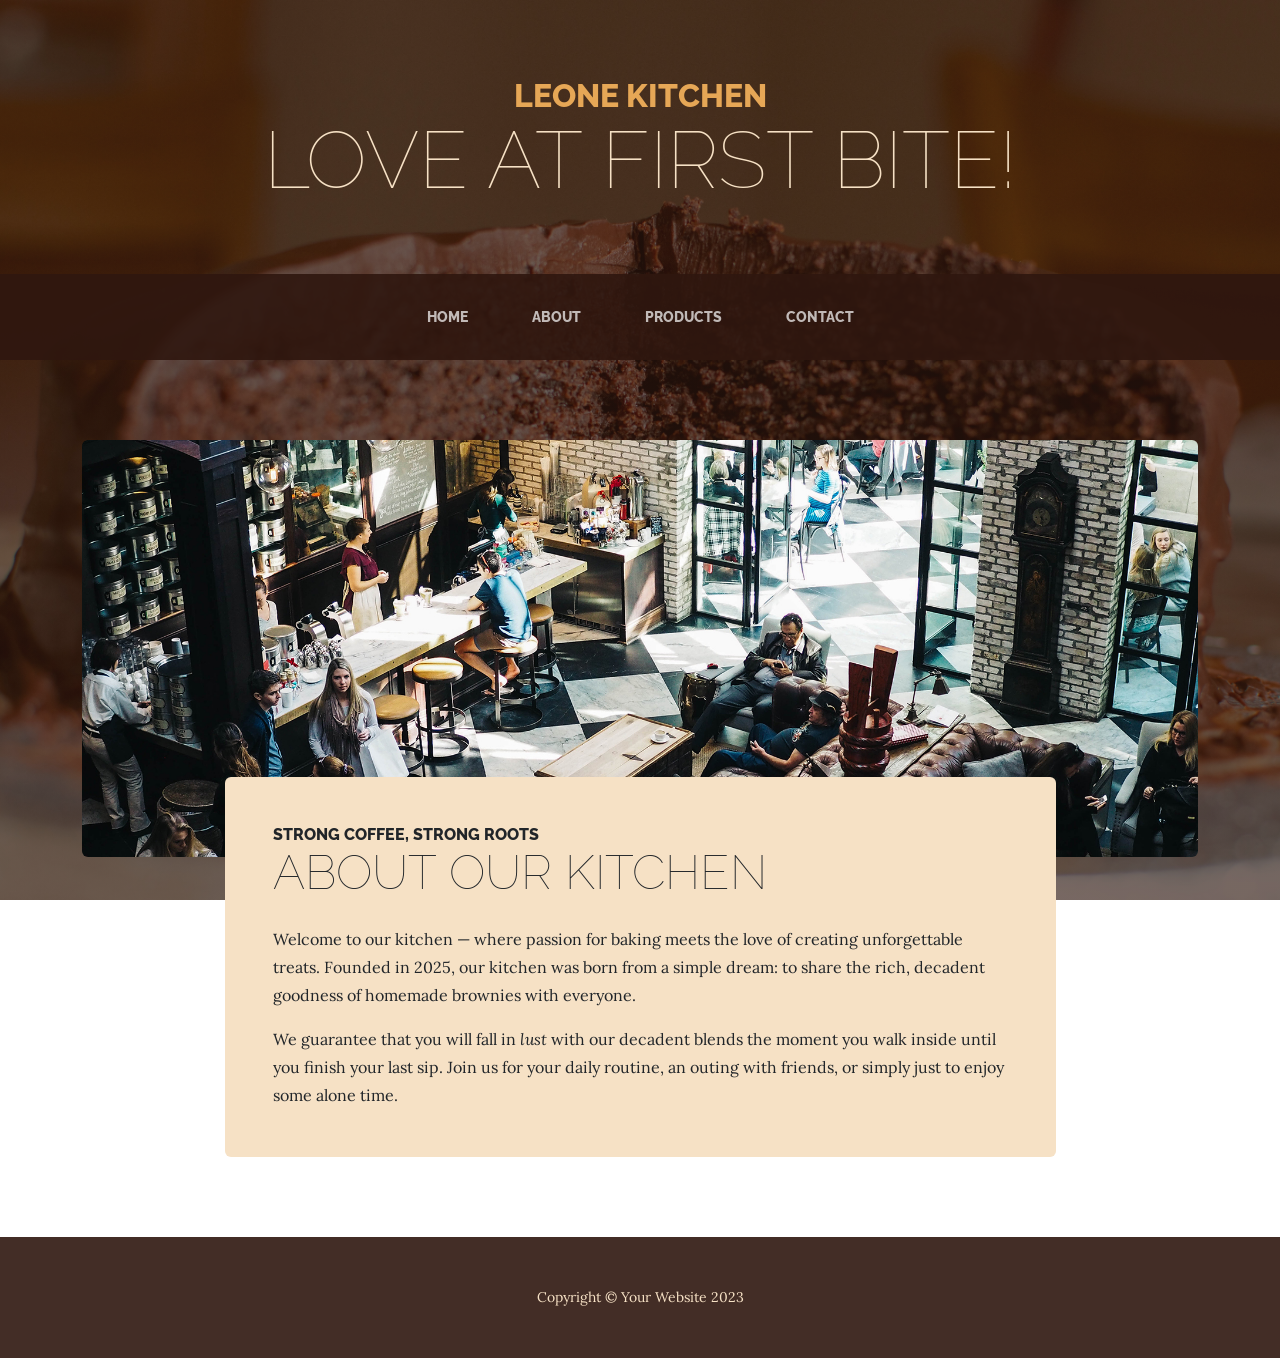
==== about.html @ 3b334283 "change old files" ====
<!DOCTYPE html>
<html lang="en">
    <head>
        <meta charset="utf-8" />
        <meta name="viewport" content="width=device-width, initial-scale=1, shrink-to-fit=no" />
        <meta name="description" content="" />
        <meta name="author" content="" />
        <title>Leone Kitchen</title>
        <link rel="icon" type="image/x-icon" href="assets/favicon.ico" />
        <!-- Google fonts-->
        <link href="https://fonts.googleapis.com/css?family=Raleway:100,100i,200,200i,300,300i,400,400i,500,500i,600,600i,700,700i,800,800i,900,900i" rel="stylesheet" />
        <link href="https://fonts.googleapis.com/css?family=Lora:400,400i,700,700i" rel="stylesheet" />
        <!-- Core theme CSS (includes Bootstrap)-->
        <link href="css/styles.css" rel="stylesheet" />
    </head>
    <body>
        <header>
            <h1 class="site-heading text-center text-faded d-none d-lg-block">
                <span class="site-heading-upper text-primary mb-3">Leone Kitchen</span>
                <span class="site-heading-lower">Love at First Bite!</span>
            </h1>
        </header>
        <!-- Navigation-->
        <nav class="navbar navbar-expand-lg navbar-dark py-lg-4" id="mainNav">
            <div class="container">
                <a class="navbar-brand text-uppercase fw-bold d-lg-none" href="index.html">Leone Kitchen</a>
                <button class="navbar-toggler" type="button" data-bs-toggle="collapse" data-bs-target="#navbarSupportedContent" aria-controls="navbarSupportedContent" aria-expanded="false" aria-label="Toggle navigation"><span class="navbar-toggler-icon"></span></button>
                <div class="collapse navbar-collapse" id="navbarSupportedContent">
                    <ul class="navbar-nav mx-auto">
                        <li class="nav-item px-lg-4"><a class="nav-link text-uppercase" href="index.html">Home</a></li>
                        <li class="nav-item px-lg-4"><a class="nav-link text-uppercase" href="about.html">About</a></li>
                        <li class="nav-item px-lg-4"><a class="nav-link text-uppercase" href="products.html">Products</a></li>
                        <li class="nav-item px-lg-4"><a class="nav-link text-uppercase" href="store.html">Contact</a></li>
                    </ul>
                </div>
            </div>
        </nav>
        <section class="page-section about-heading">
            <div class="container">
                <img class="img-fluid rounded about-heading-img mb-3 mb-lg-0" src="assets/img/about.jpg" alt="..." />
                <div class="about-heading-content">
                    <div class="row">
                        <div class="col-xl-9 col-lg-10 mx-auto">
                            <div class="bg-faded rounded p-5">
                                <h2 class="section-heading mb-4">
                                    <span class="section-heading-upper">Strong Coffee, Strong Roots</span>
                                    <span class="section-heading-lower">About Our Kitchen</span>
                                </h2>
                                <p>Welcome to our kitchen — where passion for baking meets the love of creating unforgettable treats. Founded in 2025, our kitchen was born from a simple dream: to share the rich, decadent goodness of homemade brownies with everyone.</p>
                                <p class="mb-0">
                                    We guarantee that you will fall in
                                    <em>lust</em>
                                    with our decadent blends the moment you walk inside until you finish your last sip. Join us for your daily routine, an outing with friends, or simply just to enjoy some alone time.
                                </p>
                            </div>
                        </div>
                    </div>
                </div>
            </div>
        </section>
        <footer class="footer text-faded text-center py-5">
            <div class="container"><p class="m-0 small">Copyright &copy; Your Website 2023</p></div>
        </footer>
        <!-- Bootstrap core JS-->
        <script src="https://cdn.jsdelivr.net/npm/bootstrap@5.2.3/dist/js/bootstrap.bundle.min.js"></script>
        <!-- Core theme JS-->
        <script src="js/scripts.js"></script>
    </body>
</html>
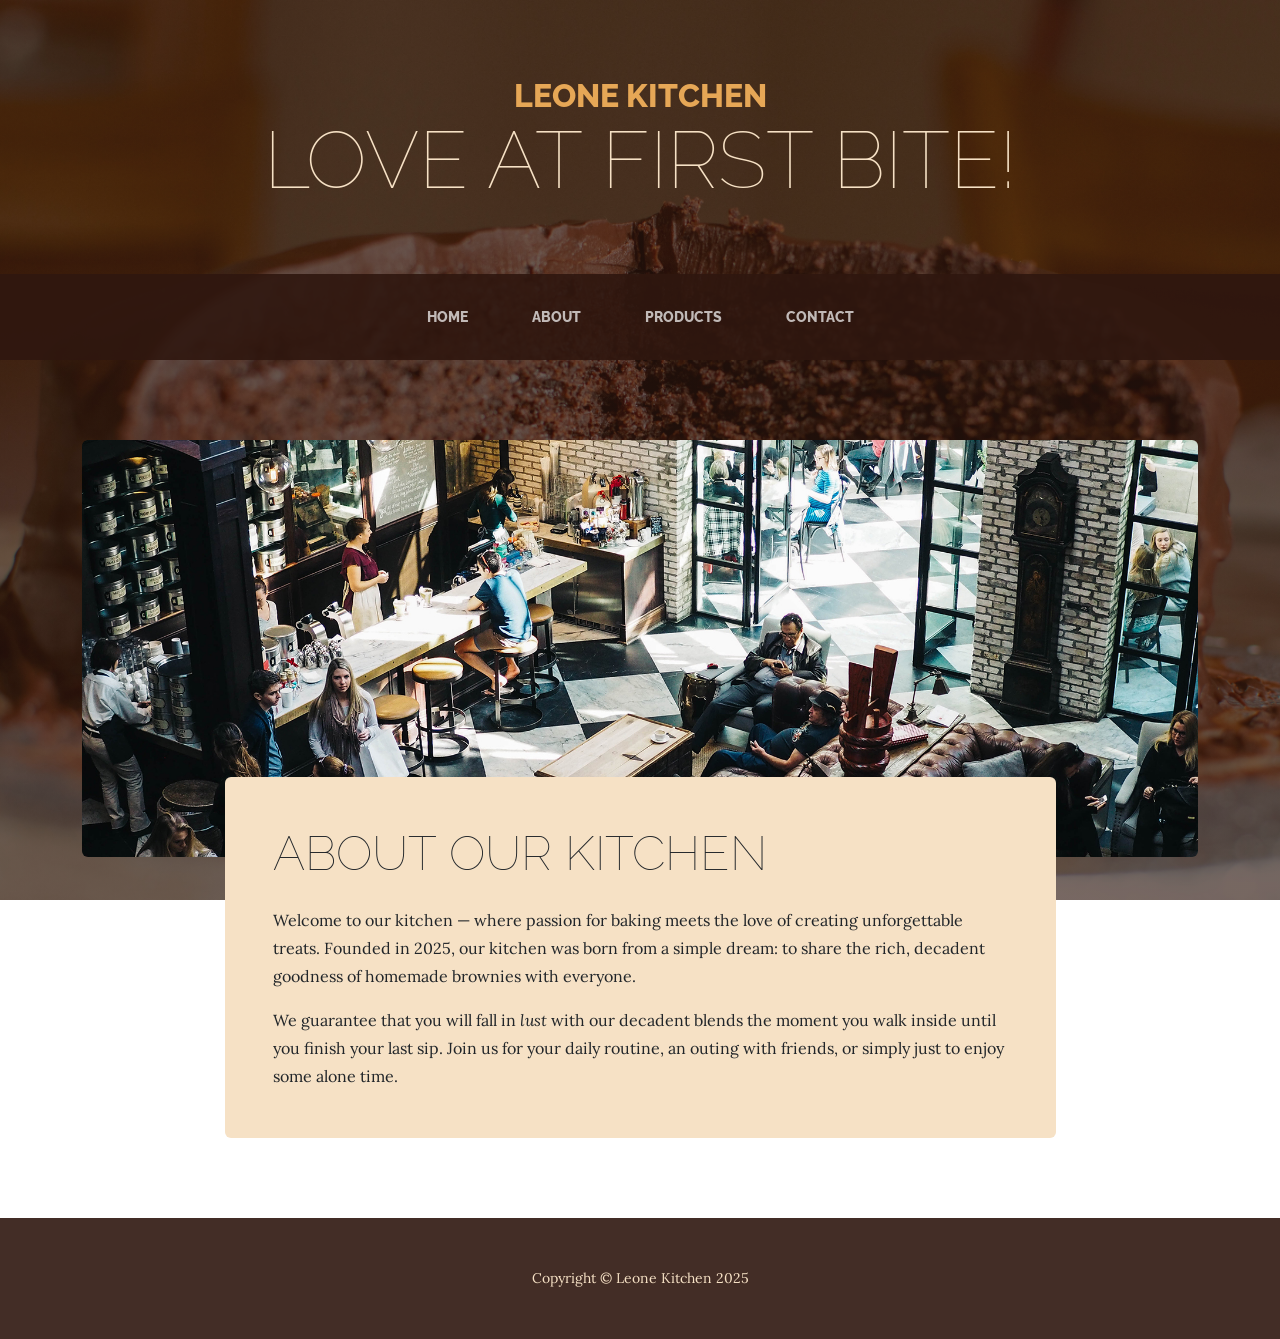
==== commit e6563293: "change product.html" ====
--- a/about.html
+++ b/about.html
@@ -30,7 +30,7 @@
                         <li class="nav-item px-lg-4"><a class="nav-link text-uppercase" href="index.html">Home</a></li>
                         <li class="nav-item px-lg-4"><a class="nav-link text-uppercase" href="about.html">About</a></li>
                         <li class="nav-item px-lg-4"><a class="nav-link text-uppercase" href="products.html">Products</a></li>
-                        <li class="nav-item px-lg-4"><a class="nav-link text-uppercase" href="store.html">Contact</a></li>
+                        <li class="nav-item px-lg-4"><a class="nav-link text-uppercase" href="contact.html">Contact</a></li>
                     </ul>
                 </div>
             </div>
@@ -43,7 +43,6 @@
                         <div class="col-xl-9 col-lg-10 mx-auto">
                             <div class="bg-faded rounded p-5">
                                 <h2 class="section-heading mb-4">
-                                    <span class="section-heading-upper">Strong Coffee, Strong Roots</span>
                                     <span class="section-heading-lower">About Our Kitchen</span>
                                 </h2>
                                 <p>Welcome to our kitchen — where passion for baking meets the love of creating unforgettable treats. Founded in 2025, our kitchen was born from a simple dream: to share the rich, decadent goodness of homemade brownies with everyone.</p>
@@ -59,7 +58,7 @@
             </div>
         </section>
         <footer class="footer text-faded text-center py-5">
-            <div class="container"><p class="m-0 small">Copyright &copy; Your Website 2023</p></div>
+            <div class="container"><p class="m-0 small">Copyright &copy; Leone Kitchen 2025</p></div>
         </footer>
         <!-- Bootstrap core JS-->
         <script src="https://cdn.jsdelivr.net/npm/bootstrap@5.2.3/dist/js/bootstrap.bundle.min.js"></script>
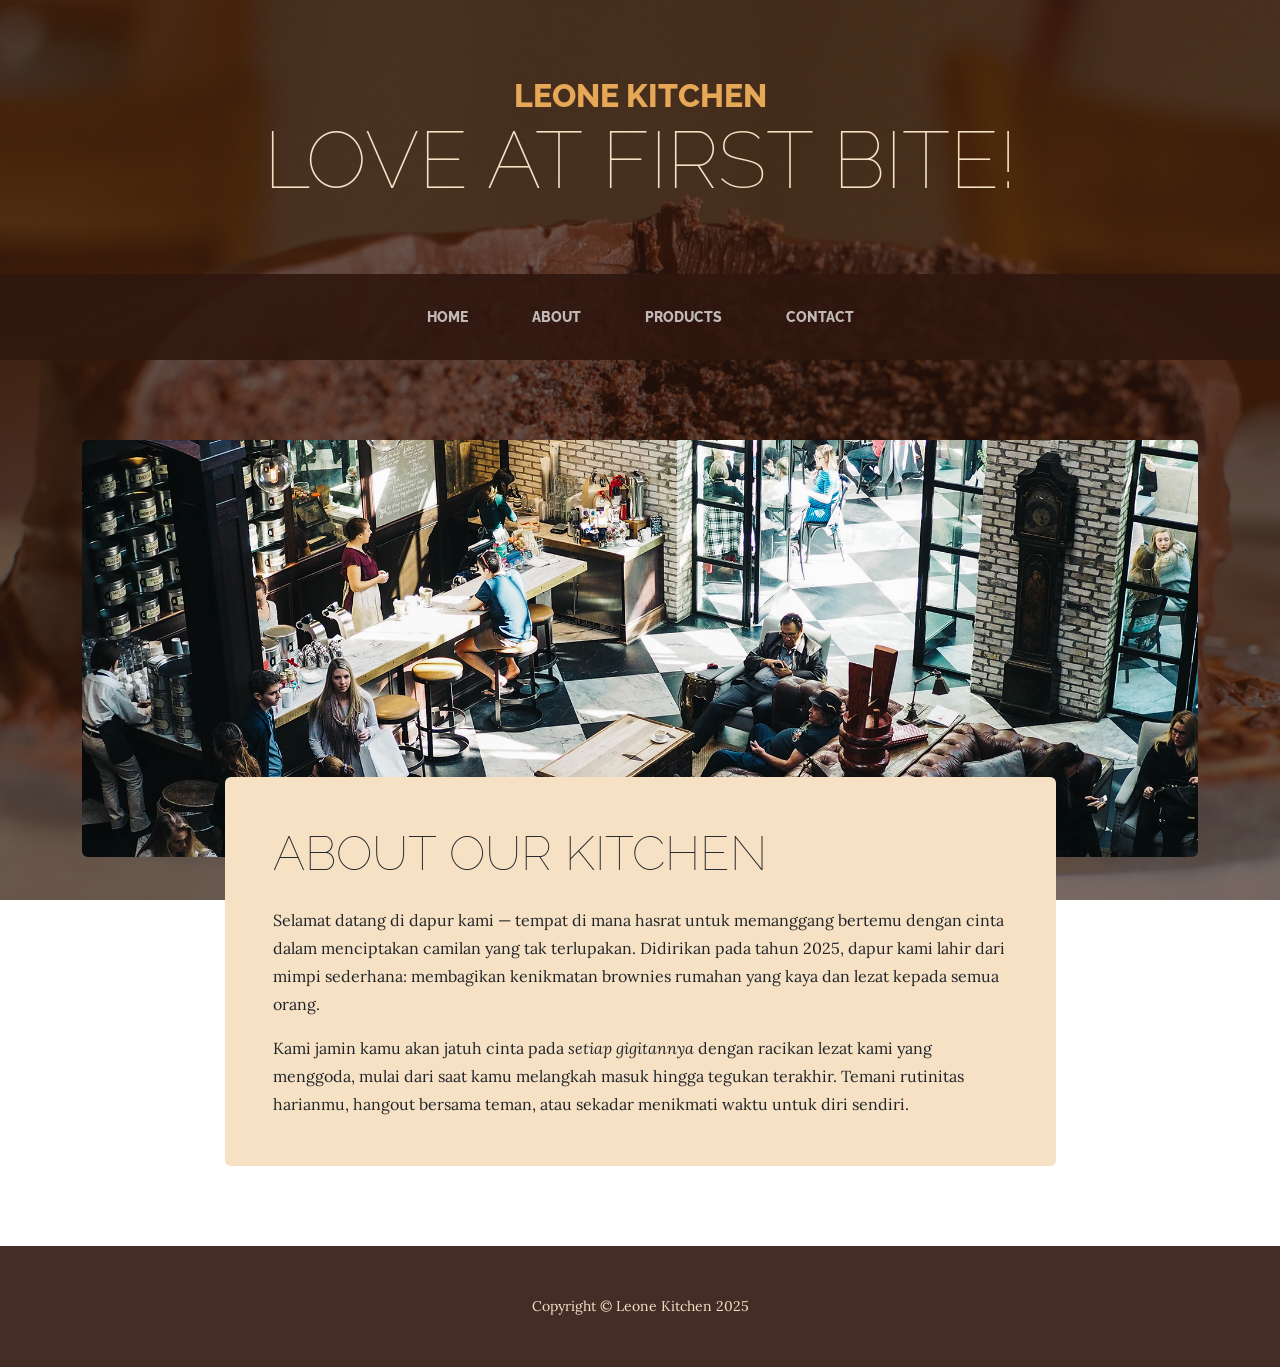
==== commit c4b70e95: "change product" ====
--- a/about.html
+++ b/about.html
@@ -45,11 +45,11 @@
                                 <h2 class="section-heading mb-4">
                                     <span class="section-heading-lower">About Our Kitchen</span>
                                 </h2>
-                                <p>Welcome to our kitchen — where passion for baking meets the love of creating unforgettable treats. Founded in 2025, our kitchen was born from a simple dream: to share the rich, decadent goodness of homemade brownies with everyone.</p>
+                                <p>Selamat datang di dapur kami — tempat di mana hasrat untuk memanggang bertemu dengan cinta dalam menciptakan camilan yang tak terlupakan. Didirikan pada tahun 2025, dapur kami lahir dari mimpi sederhana: membagikan kenikmatan brownies rumahan yang kaya dan lezat kepada semua orang.</p>
                                 <p class="mb-0">
-                                    We guarantee that you will fall in
-                                    <em>lust</em>
-                                    with our decadent blends the moment you walk inside until you finish your last sip. Join us for your daily routine, an outing with friends, or simply just to enjoy some alone time.
+                                    Kami jamin kamu akan jatuh cinta pada 
+                                    <em>setiap gigitannya</em>
+                                    dengan racikan lezat kami yang menggoda, mulai dari saat kamu melangkah masuk hingga tegukan terakhir. Temani rutinitas harianmu, hangout bersama teman, atau sekadar menikmati waktu untuk diri sendiri.
                                 </p>
                             </div>
                         </div>
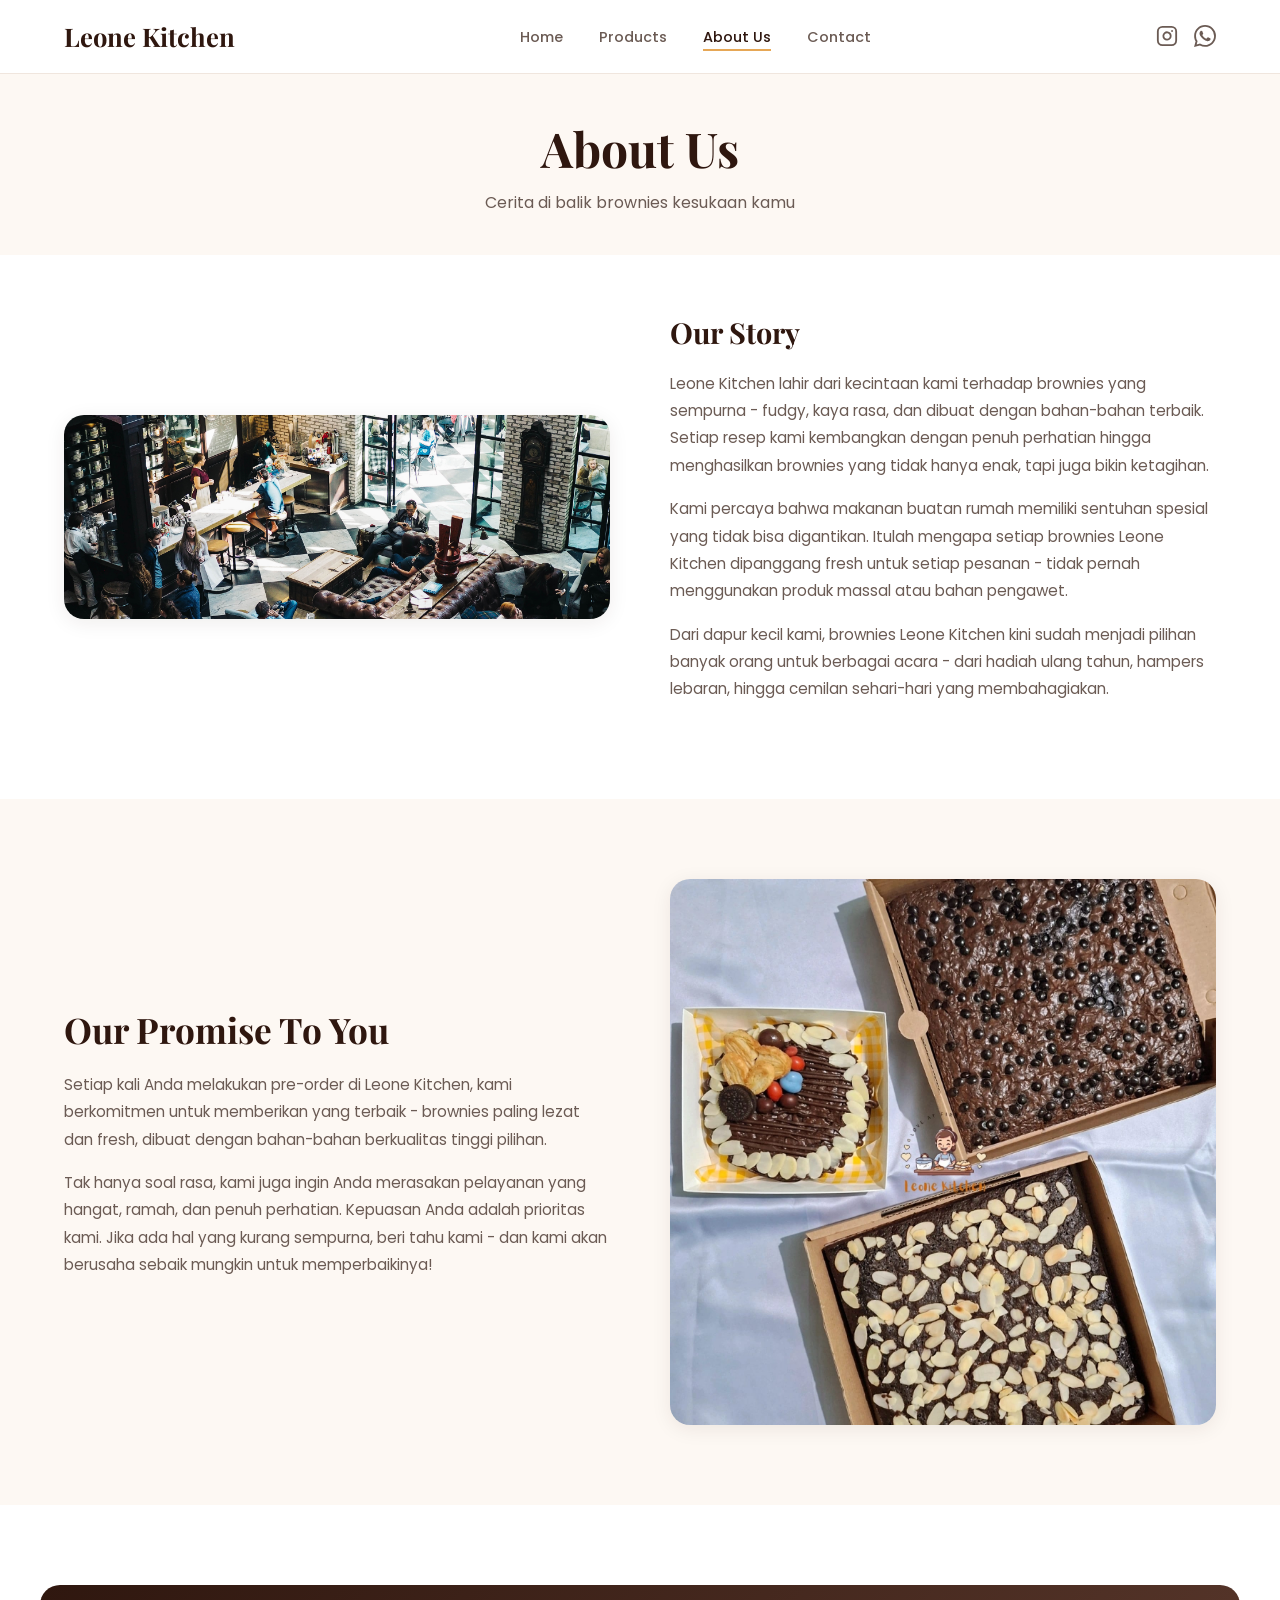
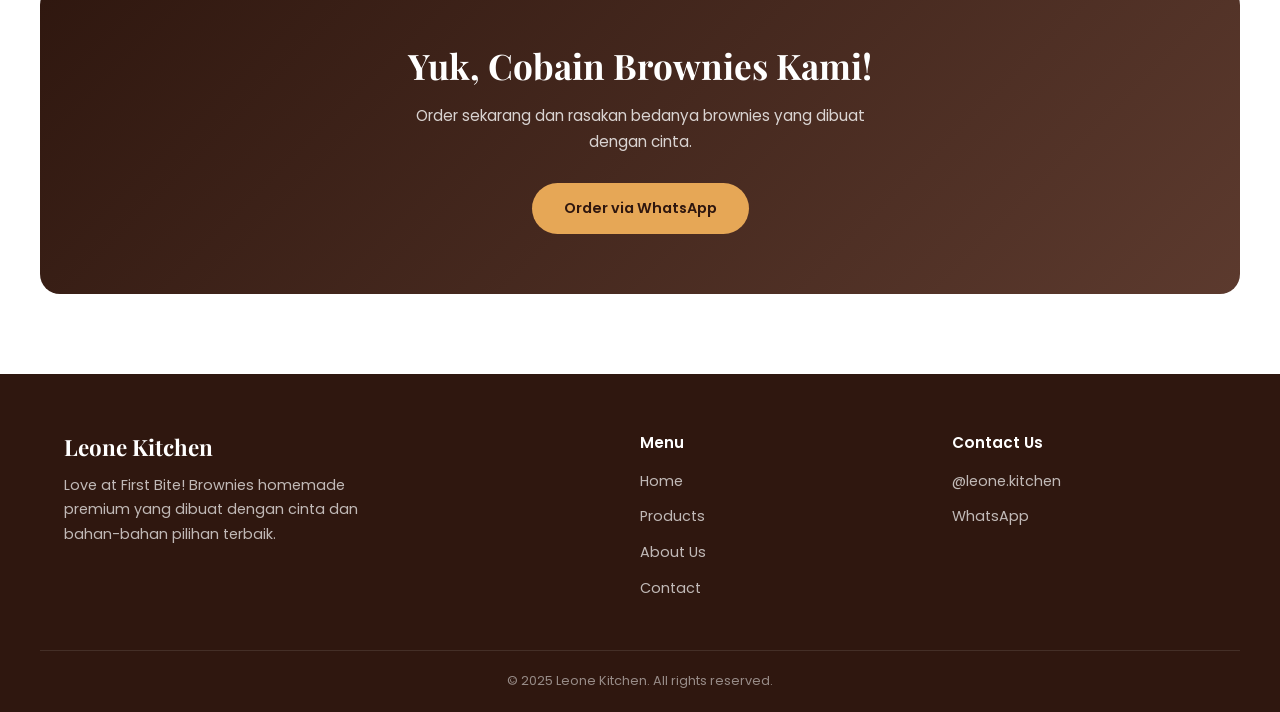
==== commit 6c42c3f2: "Redesign UI dengan style modern bakery landing page" ====
--- a/about.html
+++ b/about.html
@@ -1,68 +1,140 @@
 <!DOCTYPE html>
-<html lang="en">
-    <head>
-        <meta charset="utf-8" />
-        <meta name="viewport" content="width=device-width, initial-scale=1, shrink-to-fit=no" />
-        <meta name="description" content="" />
-        <meta name="author" content="" />
-        <title>Leone Kitchen</title>
-        <link rel="icon" type="image/x-icon" href="assets/favicon.ico" />
-        <!-- Google fonts-->
-        <link href="https://fonts.googleapis.com/css?family=Raleway:100,100i,200,200i,300,300i,400,400i,500,500i,600,600i,700,700i,800,800i,900,900i" rel="stylesheet" />
-        <link href="https://fonts.googleapis.com/css?family=Lora:400,400i,700,700i" rel="stylesheet" />
-        <!-- Core theme CSS (includes Bootstrap)-->
-        <link href="css/styles.css" rel="stylesheet" />
-    </head>
-    <body>
-        <header>
-            <h1 class="site-heading text-center text-faded d-none d-lg-block">
-                <span class="site-heading-upper text-primary mb-3">Leone Kitchen</span>
-                <span class="site-heading-lower">Love at First Bite!</span>
-            </h1>
-        </header>
-        <!-- Navigation-->
-        <nav class="navbar navbar-expand-lg navbar-dark py-lg-4" id="mainNav">
-            <div class="container">
-                <a class="navbar-brand text-uppercase fw-bold d-lg-none" href="index.html">Leone Kitchen</a>
-                <button class="navbar-toggler" type="button" data-bs-toggle="collapse" data-bs-target="#navbarSupportedContent" aria-controls="navbarSupportedContent" aria-expanded="false" aria-label="Toggle navigation"><span class="navbar-toggler-icon"></span></button>
-                <div class="collapse navbar-collapse" id="navbarSupportedContent">
-                    <ul class="navbar-nav mx-auto">
-                        <li class="nav-item px-lg-4"><a class="nav-link text-uppercase" href="index.html">Home</a></li>
-                        <li class="nav-item px-lg-4"><a class="nav-link text-uppercase" href="about.html">About</a></li>
-                        <li class="nav-item px-lg-4"><a class="nav-link text-uppercase" href="products.html">Products</a></li>
-                        <li class="nav-item px-lg-4"><a class="nav-link text-uppercase" href="contact.html">Contact</a></li>
-                    </ul>
+<html lang="id">
+<head>
+    <meta charset="UTF-8">
+    <meta name="viewport" content="width=device-width, initial-scale=1.0">
+    <title>About Us - Leone Kitchen</title>
+    <link rel="icon" type="image/x-icon" href="assets/favicon.ico">
+    <link rel="preconnect" href="https://fonts.googleapis.com">
+    <link rel="preconnect" href="https://fonts.gstatic.com" crossorigin>
+    <link href="https://fonts.googleapis.com/css2?family=Playfair+Display:ital,wght@0,400;0,600;0,700;1,400&family=Poppins:wght@300;400;500;600;700&display=swap" rel="stylesheet">
+    <link rel="stylesheet" href="css/styles.css">
+</head>
+<body>
+    <!-- Navigation -->
+    <nav class="navbar">
+        <div class="container nav-container">
+            <a href="index.html" class="nav-logo">Leone Kitchen</a>
+            <button class="nav-toggle" aria-label="Toggle navigation">
+                <span></span>
+                <span></span>
+                <span></span>
+            </button>
+            <ul class="nav-menu">
+                <li><a href="index.html" class="nav-link">Home</a></li>
+                <li><a href="products.html" class="nav-link">Products</a></li>
+                <li><a href="about.html" class="nav-link active">About Us</a></li>
+                <li><a href="contact.html" class="nav-link">Contact</a></li>
+            </ul>
+            <div class="nav-icons">
+                <a href="https://www.instagram.com/leone.kitchen/" target="_blank" aria-label="Instagram">
+                    <svg width="22" height="22" viewBox="0 0 24 24" fill="none" stroke="currentColor" stroke-width="2" stroke-linecap="round" stroke-linejoin="round">
+                        <rect x="2" y="2" width="20" height="20" rx="5" ry="5"></rect>
+                        <path d="M16 11.37A4 4 0 1 1 12.63 8 4 4 0 0 1 16 11.37z"></path>
+                        <line x1="17.5" y1="6.5" x2="17.51" y2="6.5"></line>
+                    </svg>
+                </a>
+                <a href="https://wa.me/6285161231275" target="_blank" aria-label="WhatsApp">
+                    <svg width="22" height="22" viewBox="0 0 24 24" fill="currentColor">
+                        <path d="M17.472 14.382c-.297-.149-1.758-.867-2.03-.967-.273-.099-.471-.148-.67.15-.197.297-.767.966-.94 1.164-.173.199-.347.223-.644.075-.297-.15-1.255-.463-2.39-1.475-.883-.788-1.48-1.761-1.653-2.059-.173-.297-.018-.458.13-.606.134-.133.298-.347.446-.52.149-.174.198-.298.298-.497.099-.198.05-.371-.025-.52-.075-.149-.669-1.612-.916-2.207-.242-.579-.487-.5-.669-.51-.173-.008-.371-.01-.57-.01-.198 0-.52.074-.792.372-.272.297-1.04 1.016-1.04 2.479 0 1.462 1.065 2.875 1.213 3.074.149.198 2.096 3.2 5.077 4.487.709.306 1.262.489 1.694.625.712.227 1.36.195 1.871.118.571-.085 1.758-.719 2.006-1.413.248-.694.248-1.289.173-1.413-.074-.124-.272-.198-.57-.347m-5.421 7.403h-.004a9.87 9.87 0 01-5.031-1.378l-.361-.214-3.741.982.998-3.648-.235-.374a9.86 9.86 0 01-1.51-5.26c.001-5.45 4.436-9.884 9.888-9.884 2.64 0 5.122 1.03 6.988 2.898a9.825 9.825 0 012.893 6.994c-.003 5.45-4.437 9.884-9.885 9.884m8.413-18.297A11.815 11.815 0 0012.05 0C5.495 0 .16 5.335.157 11.892c0 2.096.547 4.142 1.588 5.945L.057 24l6.305-1.654a11.882 11.882 0 005.683 1.448h.005c6.554 0 11.89-5.335 11.893-11.893a11.821 11.821 0 00-3.48-8.413z"/>
+                    </svg>
+                </a>
+            </div>
+        </div>
+    </nav>
+
+    <!-- Page Header -->
+    <section class="page-header">
+        <div class="container">
+            <h1>About Us</h1>
+            <p>Cerita di balik brownies kesukaan kamu</p>
+        </div>
+    </section>
+
+    <!-- About Content -->
+    <section class="about-section">
+        <div class="container">
+            <div class="about-content">
+                <div class="about-img">
+                    <img src="assets/img/about.jpg" alt="Leone Kitchen" loading="lazy">
+                </div>
+                <div class="about-text">
+                    <h2>Our Story</h2>
+                    <p>Leone Kitchen lahir dari kecintaan kami terhadap brownies yang sempurna - fudgy, kaya rasa, dan dibuat dengan bahan-bahan terbaik. Setiap resep kami kembangkan dengan penuh perhatian hingga menghasilkan brownies yang tidak hanya enak, tapi juga bikin ketagihan.</p>
+                    <p>Kami percaya bahwa makanan buatan rumah memiliki sentuhan spesial yang tidak bisa digantikan. Itulah mengapa setiap brownies Leone Kitchen dipanggang fresh untuk setiap pesanan - tidak pernah menggunakan produk massal atau bahan pengawet.</p>
+                    <p>Dari dapur kecil kami, brownies Leone Kitchen kini sudah menjadi pilihan banyak orang untuk berbagai acara - dari hadiah ulang tahun, hampers lebaran, hingga cemilan sehari-hari yang membahagiakan.</p>
                 </div>
             </div>
-        </nav>
-        <section class="page-section about-heading">
-            <div class="container">
-                <img class="img-fluid rounded about-heading-img mb-3 mb-lg-0" src="assets/img/about.jpg" alt="..." />
-                <div class="about-heading-content">
-                    <div class="row">
-                        <div class="col-xl-9 col-lg-10 mx-auto">
-                            <div class="bg-faded rounded p-5">
-                                <h2 class="section-heading mb-4">
-                                    <span class="section-heading-lower">About Our Kitchen</span>
-                                </h2>
-                                <p>Selamat datang di dapur kami — tempat di mana hasrat untuk memanggang bertemu dengan cinta dalam menciptakan camilan yang tak terlupakan. Didirikan pada tahun 2025, dapur kami lahir dari mimpi sederhana: membagikan kenikmatan brownies rumahan yang kaya dan lezat kepada semua orang.</p>
-                                <p class="mb-0">
-                                    Kami jamin kamu akan jatuh cinta pada 
-                                    <em>setiap gigitannya</em>
-                                    dengan racikan lezat kami yang menggoda, mulai dari saat kamu melangkah masuk hingga tegukan terakhir. Temani rutinitas harianmu, hangout bersama teman, atau sekadar menikmati waktu untuk diri sendiri.
-                                </p>
-                            </div>
-                        </div>
-                    </div>
-                </div>
+        </div>
+    </section>
+
+    <!-- Promise Section -->
+    <section class="promise-section">
+        <div class="container promise-container">
+            <div class="promise-content">
+                <h2>Our Promise To You</h2>
+                <p>Setiap kali Anda melakukan pre-order di Leone Kitchen, kami berkomitmen untuk memberikan yang terbaik - brownies paling lezat dan fresh, dibuat dengan bahan-bahan berkualitas tinggi pilihan.</p>
+                <p>Tak hanya soal rasa, kami juga ingin Anda merasakan pelayanan yang hangat, ramah, dan penuh perhatian. Kepuasan Anda adalah prioritas kami. Jika ada hal yang kurang sempurna, beri tahu kami - dan kami akan berusaha sebaik mungkin untuk memperbaikinya!</p>
             </div>
-        </section>
-        <footer class="footer text-faded text-center py-5">
-            <div class="container"><p class="m-0 small">Copyright &copy; Leone Kitchen 2025</p></div>
-        </footer>
-        <!-- Bootstrap core JS-->
-        <script src="https://cdn.jsdelivr.net/npm/bootstrap@5.2.3/dist/js/bootstrap.bundle.min.js"></script>
-        <!-- Core theme JS-->
-        <script src="js/scripts.js"></script>
-    </body>
+            <div class="promise-image">
+                <img src="assets/img/intro.jpg" alt="Leone Kitchen Brownies" loading="lazy">
+            </div>
+        </div>
+    </section>
+
+    <!-- CTA Section -->
+    <section class="cta-section">
+        <div class="container cta-container">
+            <div class="cta-content">
+                <h2>Yuk, Cobain Brownies Kami!</h2>
+                <p>Order sekarang dan rasakan bedanya brownies yang dibuat dengan cinta.</p>
+                <a href="https://wa.me/6285161231275" class="btn btn-primary" target="_blank">Order via WhatsApp</a>
+            </div>
+        </div>
+    </section>
+
+    <!-- Footer -->
+    <footer class="footer">
+        <div class="container footer-container">
+            <div class="footer-brand">
+                <h3>Leone Kitchen</h3>
+                <p>Love at First Bite! Brownies homemade premium yang dibuat dengan cinta dan bahan-bahan pilihan terbaik.</p>
+            </div>
+            <div class="footer-links">
+                <h4>Menu</h4>
+                <ul>
+                    <li><a href="index.html">Home</a></li>
+                    <li><a href="products.html">Products</a></li>
+                    <li><a href="about.html">About Us</a></li>
+                    <li><a href="contact.html">Contact</a></li>
+                </ul>
+            </div>
+            <div class="footer-contact">
+                <h4>Contact Us</h4>
+                <ul>
+                    <li><a href="https://www.instagram.com/leone.kitchen/" target="_blank">@leone.kitchen</a></li>
+                    <li><a href="https://wa.me/6285161231275" target="_blank">WhatsApp</a></li>
+                </ul>
+            </div>
+        </div>
+        <div class="container footer-bottom">
+            <p>&copy; 2025 Leone Kitchen. All rights reserved.</p>
+        </div>
+    </footer>
+
+    <script>
+        const navToggle = document.querySelector('.nav-toggle');
+        const navMenu = document.querySelector('.nav-menu');
+        navToggle.addEventListener('click', () => {
+            navMenu.classList.toggle('active');
+            navToggle.classList.toggle('active');
+        });
+        document.querySelectorAll('.nav-link').forEach(link => {
+            link.addEventListener('click', () => {
+                navMenu.classList.remove('active');
+                navToggle.classList.remove('active');
+            });
+        });
+    </script>
+</body>
 </html>
--- a/css/styles.css
+++ b/css/styles.css
@@ -0,0 +1,965 @@
+/* ============================================
+   Leone Kitchen - Dribbble-Inspired Bakery Design
+   ============================================ */
+
+/* Reset & Base */
+*,
+*::before,
+*::after {
+    margin: 0;
+    padding: 0;
+    box-sizing: border-box;
+}
+
+:root {
+    --color-primary: #2F170F;
+    --color-primary-light: #5C3A2E;
+    --color-accent: #e6a756;
+    --color-accent-dark: #c88a3a;
+    --color-bg: #FFFFFF;
+    --color-bg-warm: #FDF8F3;
+    --color-bg-card: #FEFCFA;
+    --color-text: #2F170F;
+    --color-text-light: #6B5B54;
+    --color-text-muted: #9E8E86;
+    --color-border: #F0E6DE;
+    --font-heading: 'Playfair Display', Georgia, serif;
+    --font-body: 'Poppins', -apple-system, BlinkMacSystemFont, sans-serif;
+    --radius-sm: 8px;
+    --radius-md: 12px;
+    --radius-lg: 20px;
+    --radius-xl: 30px;
+    --radius-full: 50%;
+    --shadow-sm: 0 2px 8px rgba(47, 23, 15, 0.06);
+    --shadow-md: 0 4px 20px rgba(47, 23, 15, 0.08);
+    --shadow-lg: 0 8px 40px rgba(47, 23, 15, 0.12);
+    --transition: 0.3s ease;
+}
+
+html {
+    scroll-behavior: smooth;
+}
+
+body {
+    font-family: var(--font-body);
+    font-size: 16px;
+    line-height: 1.6;
+    color: var(--color-text);
+    background-color: var(--color-bg);
+    -webkit-font-smoothing: antialiased;
+}
+
+img {
+    max-width: 100%;
+    height: auto;
+    display: block;
+}
+
+a {
+    text-decoration: none;
+    color: inherit;
+    transition: var(--transition);
+}
+
+ul {
+    list-style: none;
+}
+
+h1, h2, h3, h4, h5, h6 {
+    font-family: var(--font-heading);
+    font-weight: 700;
+    line-height: 1.2;
+}
+
+.container {
+    width: 100%;
+    max-width: 1200px;
+    margin: 0 auto;
+    padding: 0 24px;
+}
+
+/* ============================================
+   Buttons
+   ============================================ */
+.btn {
+    display: inline-flex;
+    align-items: center;
+    justify-content: center;
+    padding: 14px 32px;
+    border-radius: var(--radius-xl);
+    font-family: var(--font-body);
+    font-size: 0.9rem;
+    font-weight: 600;
+    cursor: pointer;
+    border: none;
+    transition: var(--transition);
+}
+
+.btn-primary {
+    background-color: var(--color-primary);
+    color: #fff;
+}
+
+.btn-primary:hover {
+    background-color: var(--color-primary-light);
+    transform: translateY(-2px);
+    box-shadow: var(--shadow-md);
+}
+
+.btn-outline {
+    background-color: transparent;
+    color: var(--color-primary);
+    border: 2px solid var(--color-primary);
+}
+
+.btn-outline:hover {
+    background-color: var(--color-primary);
+    color: #fff;
+    transform: translateY(-2px);
+}
+
+.btn-link {
+    background: none;
+    padding: 14px 0;
+    color: var(--color-primary);
+    font-weight: 600;
+    border-bottom: 2px solid transparent;
+}
+
+.btn-link:hover {
+    border-bottom-color: var(--color-primary);
+}
+
+/* ============================================
+   Navigation
+   ============================================ */
+.navbar {
+    position: fixed;
+    top: 0;
+    left: 0;
+    right: 0;
+    z-index: 1000;
+    background-color: rgba(255, 255, 255, 0.95);
+    backdrop-filter: blur(10px);
+    border-bottom: 1px solid var(--color-border);
+    padding: 16px 0;
+}
+
+.nav-container {
+    display: flex;
+    align-items: center;
+    justify-content: space-between;
+}
+
+.nav-logo {
+    font-family: var(--font-heading);
+    font-size: 1.6rem;
+    font-weight: 700;
+    color: var(--color-primary);
+}
+
+.nav-menu {
+    display: flex;
+    align-items: center;
+    gap: 36px;
+}
+
+.nav-link {
+    font-size: 0.9rem;
+    font-weight: 500;
+    color: var(--color-text-light);
+    position: relative;
+}
+
+.nav-link::after {
+    content: '';
+    position: absolute;
+    bottom: -4px;
+    left: 0;
+    width: 0;
+    height: 2px;
+    background-color: var(--color-accent);
+    transition: var(--transition);
+}
+
+.nav-link:hover,
+.nav-link.active {
+    color: var(--color-primary);
+}
+
+.nav-link:hover::after,
+.nav-link.active::after {
+    width: 100%;
+}
+
+.nav-icons {
+    display: flex;
+    align-items: center;
+    gap: 16px;
+}
+
+.nav-icons a {
+    color: var(--color-text-light);
+    display: flex;
+    align-items: center;
+}
+
+.nav-icons a:hover {
+    color: var(--color-primary);
+}
+
+.nav-toggle {
+    display: none;
+    flex-direction: column;
+    gap: 5px;
+    background: none;
+    border: none;
+    cursor: pointer;
+    padding: 4px;
+}
+
+.nav-toggle span {
+    width: 24px;
+    height: 2px;
+    background-color: var(--color-primary);
+    transition: var(--transition);
+}
+
+.nav-toggle.active span:nth-child(1) {
+    transform: rotate(45deg) translate(5px, 5px);
+}
+
+.nav-toggle.active span:nth-child(2) {
+    opacity: 0;
+}
+
+.nav-toggle.active span:nth-child(3) {
+    transform: rotate(-45deg) translate(5px, -5px);
+}
+
+/* ============================================
+   Hero Section
+   ============================================ */
+.hero {
+    padding-top: 120px;
+    padding-bottom: 60px;
+    background-color: var(--color-bg-warm);
+}
+
+.hero-container {
+    display: grid;
+    grid-template-columns: 1fr 1fr;
+    align-items: center;
+    gap: 60px;
+    min-height: 70vh;
+}
+
+.hero-subtitle {
+    font-size: 0.85rem;
+    font-weight: 600;
+    text-transform: uppercase;
+    letter-spacing: 2px;
+    color: var(--color-accent);
+    margin-bottom: 16px;
+}
+
+.hero-title {
+    font-size: clamp(2.2rem, 4vw, 3.5rem);
+    color: var(--color-primary);
+    margin-bottom: 20px;
+    line-height: 1.15;
+}
+
+.hero-description {
+    font-size: 0.95rem;
+    color: var(--color-text-light);
+    line-height: 1.8;
+    margin-bottom: 32px;
+    max-width: 480px;
+}
+
+.hero-actions {
+    display: flex;
+    align-items: center;
+    gap: 24px;
+    flex-wrap: wrap;
+}
+
+.hero-image {
+    position: relative;
+    display: flex;
+    justify-content: center;
+    align-items: center;
+}
+
+.hero-image img {
+    width: 100%;
+    max-width: 480px;
+    border-radius: var(--radius-lg);
+    box-shadow: var(--shadow-lg);
+    position: relative;
+    z-index: 1;
+}
+
+.hero-image-blob {
+    position: absolute;
+    width: 90%;
+    height: 90%;
+    background: linear-gradient(135deg, rgba(230, 167, 86, 0.2), rgba(230, 167, 86, 0.05));
+    border-radius: 40% 60% 55% 45% / 55% 45% 60% 40%;
+    z-index: 0;
+    animation: blob 8s ease-in-out infinite;
+}
+
+@keyframes blob {
+    0%, 100% { border-radius: 40% 60% 55% 45% / 55% 45% 60% 40%; }
+    25% { border-radius: 55% 45% 60% 40% / 40% 60% 55% 45%; }
+    50% { border-radius: 60% 40% 45% 55% / 55% 45% 40% 60%; }
+    75% { border-radius: 45% 55% 40% 60% / 60% 40% 55% 45%; }
+}
+
+/* ============================================
+   Categories Section
+   ============================================ */
+.categories {
+    padding: 80px 0;
+}
+
+.section-title {
+    font-size: 1.8rem;
+    color: var(--color-primary);
+    margin-bottom: 40px;
+}
+
+.categories-grid {
+    display: flex;
+    gap: 32px;
+    flex-wrap: wrap;
+    justify-content: flex-start;
+}
+
+.category-item {
+    display: flex;
+    flex-direction: column;
+    align-items: center;
+    gap: 12px;
+    cursor: pointer;
+}
+
+.category-item:hover .category-icon {
+    transform: scale(1.1);
+    box-shadow: var(--shadow-md);
+}
+
+.category-icon {
+    width: 80px;
+    height: 80px;
+    border-radius: var(--radius-full);
+    display: flex;
+    align-items: center;
+    justify-content: center;
+    font-size: 2rem;
+    transition: var(--transition);
+}
+
+.category-item p {
+    font-size: 0.85rem;
+    font-weight: 500;
+    color: var(--color-text-light);
+}
+
+/* ============================================
+   Products Section
+   ============================================ */
+.products-section {
+    padding: 40px 0 80px;
+}
+
+.products-grid {
+    display: grid;
+    grid-template-columns: repeat(auto-fill, minmax(260px, 1fr));
+    gap: 28px;
+    margin-bottom: 48px;
+}
+
+.product-card {
+    background-color: var(--color-bg-card);
+    border-radius: var(--radius-md);
+    overflow: hidden;
+    border: 1px solid var(--color-border);
+    transition: var(--transition);
+}
+
+.product-card:hover {
+    transform: translateY(-4px);
+    box-shadow: var(--shadow-md);
+}
+
+.product-image {
+    width: 100%;
+    height: 200px;
+    overflow: hidden;
+}
+
+.product-image img {
+    width: 100%;
+    height: 100%;
+    object-fit: cover;
+    transition: var(--transition);
+}
+
+.product-card:hover .product-image img {
+    transform: scale(1.05);
+}
+
+.product-info {
+    padding: 18px 20px;
+}
+
+.product-info h3 {
+    font-family: var(--font-body);
+    font-size: 0.95rem;
+    font-weight: 600;
+    margin-bottom: 4px;
+    color: var(--color-primary);
+}
+
+.product-size {
+    font-size: 0.8rem;
+    color: var(--color-text-muted);
+    margin-bottom: 12px;
+}
+
+.product-footer {
+    display: flex;
+    justify-content: space-between;
+    align-items: center;
+}
+
+.product-price {
+    font-weight: 700;
+    font-size: 1rem;
+    color: var(--color-accent-dark);
+}
+
+.product-rating {
+    color: var(--color-accent);
+    font-size: 0.85rem;
+}
+
+.products-cta {
+    text-align: center;
+}
+
+/* ============================================
+   Promise / About Section
+   ============================================ */
+.promise-section {
+    padding: 80px 0;
+    background-color: var(--color-bg-warm);
+}
+
+.promise-container {
+    display: grid;
+    grid-template-columns: 1fr 1fr;
+    gap: 60px;
+    align-items: center;
+}
+
+.promise-image img {
+    width: 100%;
+    border-radius: var(--radius-lg);
+    box-shadow: var(--shadow-md);
+}
+
+.promise-content h2 {
+    font-size: clamp(1.6rem, 3vw, 2.2rem);
+    color: var(--color-primary);
+    margin-bottom: 20px;
+}
+
+.promise-content p {
+    font-size: 0.95rem;
+    color: var(--color-text-light);
+    line-height: 1.8;
+    margin-bottom: 16px;
+}
+
+/* ============================================
+   CTA Section
+   ============================================ */
+.cta-section {
+    padding: 80px 0;
+}
+
+.cta-container {
+    background: linear-gradient(135deg, var(--color-primary), var(--color-primary-light));
+    border-radius: var(--radius-lg);
+    padding: 60px;
+    text-align: center;
+}
+
+.cta-content h2 {
+    color: #fff;
+    font-size: clamp(1.6rem, 3vw, 2.2rem);
+    margin-bottom: 16px;
+}
+
+.cta-content p {
+    color: rgba(255, 255, 255, 0.8);
+    font-size: 0.95rem;
+    max-width: 500px;
+    margin: 0 auto 28px;
+    line-height: 1.7;
+}
+
+.cta-section .btn-primary {
+    background-color: var(--color-accent);
+    color: var(--color-primary);
+}
+
+.cta-section .btn-primary:hover {
+    background-color: var(--color-accent-dark);
+    color: #fff;
+}
+
+/* ============================================
+   Footer
+   ============================================ */
+.footer {
+    background-color: var(--color-primary);
+    padding: 60px 0 0;
+    color: rgba(255, 255, 255, 0.7);
+}
+
+.footer-container {
+    display: grid;
+    grid-template-columns: 2fr 1fr 1fr;
+    gap: 48px;
+    padding-bottom: 40px;
+}
+
+.footer-brand h3 {
+    font-size: 1.4rem;
+    color: #fff;
+    margin-bottom: 12px;
+}
+
+.footer-brand p {
+    font-size: 0.9rem;
+    line-height: 1.7;
+    max-width: 300px;
+}
+
+.footer-links h4,
+.footer-contact h4 {
+    font-family: var(--font-body);
+    color: #fff;
+    font-size: 0.95rem;
+    font-weight: 600;
+    margin-bottom: 16px;
+}
+
+.footer-links li,
+.footer-contact li {
+    margin-bottom: 10px;
+}
+
+.footer-links a,
+.footer-contact a {
+    font-size: 0.9rem;
+    color: rgba(255, 255, 255, 0.7);
+}
+
+.footer-links a:hover,
+.footer-contact a:hover {
+    color: var(--color-accent);
+}
+
+.footer-bottom {
+    border-top: 1px solid rgba(255, 255, 255, 0.1);
+    padding: 20px 0;
+    text-align: center;
+}
+
+.footer-bottom p {
+    font-size: 0.8rem;
+    color: rgba(255, 255, 255, 0.5);
+}
+
+/* ============================================
+   Products Page
+   ============================================ */
+.page-header {
+    padding-top: 120px;
+    padding-bottom: 40px;
+    background-color: var(--color-bg-warm);
+    text-align: center;
+}
+
+.page-header h1 {
+    font-size: clamp(2rem, 4vw, 3rem);
+    color: var(--color-primary);
+    margin-bottom: 12px;
+}
+
+.page-header p {
+    font-size: 1rem;
+    color: var(--color-text-light);
+}
+
+.products-page-section {
+    padding: 60px 0 80px;
+}
+
+.product-detail-card {
+    display: grid;
+    grid-template-columns: 1fr 1fr;
+    gap: 40px;
+    align-items: center;
+    background-color: var(--color-bg-card);
+    border-radius: var(--radius-lg);
+    border: 1px solid var(--color-border);
+    padding: 32px;
+    margin-bottom: 40px;
+    transition: var(--transition);
+}
+
+.product-detail-card:hover {
+    box-shadow: var(--shadow-md);
+}
+
+.product-detail-card .product-detail-img {
+    border-radius: var(--radius-md);
+    overflow: hidden;
+}
+
+.product-detail-card .product-detail-img img {
+    width: 100%;
+    height: 280px;
+    object-fit: cover;
+    border-radius: var(--radius-md);
+}
+
+.product-detail-card .product-detail-info h2 {
+    font-size: 1.5rem;
+    color: var(--color-primary);
+    margin-bottom: 8px;
+}
+
+.product-detail-card .product-detail-info .product-detail-price {
+    font-size: 1.2rem;
+    font-weight: 700;
+    color: var(--color-accent-dark);
+    margin-bottom: 16px;
+}
+
+.product-detail-card .product-detail-info p {
+    font-size: 0.9rem;
+    color: var(--color-text-light);
+    line-height: 1.7;
+    margin-bottom: 20px;
+}
+
+.product-detail-card:nth-child(even) {
+    direction: rtl;
+}
+
+.product-detail-card:nth-child(even) > * {
+    direction: ltr;
+}
+
+/* ============================================
+   About Page
+   ============================================ */
+.about-section {
+    padding: 60px 0 80px;
+}
+
+.about-content {
+    display: grid;
+    grid-template-columns: 1fr 1fr;
+    gap: 60px;
+    align-items: center;
+}
+
+.about-text h2 {
+    font-size: 1.8rem;
+    color: var(--color-primary);
+    margin-bottom: 20px;
+}
+
+.about-text p {
+    font-size: 0.95rem;
+    color: var(--color-text-light);
+    line-height: 1.8;
+    margin-bottom: 16px;
+}
+
+.about-img img {
+    width: 100%;
+    border-radius: var(--radius-lg);
+    box-shadow: var(--shadow-md);
+}
+
+/* ============================================
+   Contact Page
+   ============================================ */
+.contact-section {
+    padding: 60px 0 80px;
+}
+
+.contact-grid {
+    display: grid;
+    grid-template-columns: 1fr 1fr;
+    gap: 60px;
+}
+
+.contact-info h2 {
+    font-size: 1.8rem;
+    color: var(--color-primary);
+    margin-bottom: 20px;
+}
+
+.contact-info p {
+    font-size: 0.95rem;
+    color: var(--color-text-light);
+    line-height: 1.8;
+    margin-bottom: 24px;
+}
+
+.contact-item {
+    display: flex;
+    align-items: flex-start;
+    gap: 16px;
+    margin-bottom: 20px;
+}
+
+.contact-item-icon {
+    width: 44px;
+    height: 44px;
+    background-color: var(--color-bg-warm);
+    border-radius: var(--radius-full);
+    display: flex;
+    align-items: center;
+    justify-content: center;
+    flex-shrink: 0;
+    font-size: 1.2rem;
+}
+
+.contact-item-text h4 {
+    font-family: var(--font-body);
+    font-size: 0.9rem;
+    font-weight: 600;
+    margin-bottom: 4px;
+}
+
+.contact-item-text p {
+    font-size: 0.85rem;
+    margin-bottom: 0;
+}
+
+.contact-form {
+    background-color: var(--color-bg-warm);
+    border-radius: var(--radius-lg);
+    padding: 40px;
+}
+
+.form-group {
+    margin-bottom: 20px;
+}
+
+.form-group label {
+    display: block;
+    font-size: 0.85rem;
+    font-weight: 500;
+    margin-bottom: 6px;
+    color: var(--color-text);
+}
+
+.form-group input,
+.form-group textarea {
+    width: 100%;
+    padding: 12px 16px;
+    border: 1px solid var(--color-border);
+    border-radius: var(--radius-sm);
+    font-family: var(--font-body);
+    font-size: 0.9rem;
+    background-color: #fff;
+    transition: var(--transition);
+}
+
+.form-group input:focus,
+.form-group textarea:focus {
+    outline: none;
+    border-color: var(--color-accent);
+    box-shadow: 0 0 0 3px rgba(230, 167, 86, 0.1);
+}
+
+.form-group textarea {
+    resize: vertical;
+    min-height: 120px;
+}
+
+/* ============================================
+   Responsive Design
+   ============================================ */
+@media (max-width: 992px) {
+    .hero-container {
+        grid-template-columns: 1fr;
+        gap: 40px;
+        min-height: auto;
+    }
+
+    .hero-content {
+        text-align: center;
+    }
+
+    .hero-description {
+        max-width: 100%;
+    }
+
+    .hero-actions {
+        justify-content: center;
+    }
+
+    .hero-image img {
+        max-width: 360px;
+        margin: 0 auto;
+    }
+
+    .promise-container {
+        grid-template-columns: 1fr;
+        gap: 40px;
+    }
+
+    .footer-container {
+        grid-template-columns: 1fr 1fr;
+        gap: 32px;
+    }
+
+    .product-detail-card {
+        grid-template-columns: 1fr;
+    }
+
+    .product-detail-card:nth-child(even) {
+        direction: ltr;
+    }
+
+    .about-content {
+        grid-template-columns: 1fr;
+        gap: 40px;
+    }
+
+    .contact-grid {
+        grid-template-columns: 1fr;
+        gap: 40px;
+    }
+}
+
+@media (max-width: 768px) {
+    .nav-menu {
+        position: fixed;
+        top: 0;
+        right: -100%;
+        width: 70%;
+        height: 100vh;
+        background-color: #fff;
+        flex-direction: column;
+        justify-content: center;
+        align-items: center;
+        gap: 32px;
+        transition: var(--transition);
+        box-shadow: var(--shadow-lg);
+    }
+
+    .nav-menu.active {
+        right: 0;
+    }
+
+    .nav-toggle {
+        display: flex;
+    }
+
+    .nav-icons {
+        display: none;
+    }
+
+    .hero {
+        padding-top: 100px;
+        padding-bottom: 40px;
+    }
+
+    .categories-grid {
+        justify-content: center;
+        gap: 20px;
+    }
+
+    .category-icon {
+        width: 64px;
+        height: 64px;
+        font-size: 1.6rem;
+    }
+
+    .products-grid {
+        grid-template-columns: repeat(2, 1fr);
+        gap: 16px;
+    }
+
+    .product-image {
+        height: 150px;
+    }
+
+    .product-info {
+        padding: 14px 16px;
+    }
+
+    .product-info h3 {
+        font-size: 0.85rem;
+    }
+
+    .cta-container {
+        padding: 40px 24px;
+    }
+
+    .footer-container {
+        grid-template-columns: 1fr;
+        gap: 32px;
+    }
+
+    .product-detail-card {
+        padding: 20px;
+    }
+
+    .product-detail-card .product-detail-img img {
+        height: 200px;
+    }
+}
+
+@media (max-width: 480px) {
+    .hero-title {
+        font-size: 1.8rem;
+    }
+
+    .section-title {
+        font-size: 1.4rem;
+    }
+
+    .products-grid {
+        grid-template-columns: 1fr 1fr;
+    }
+
+    .hero-actions {
+        flex-direction: column;
+        gap: 12px;
+    }
+
+    .btn {
+        width: 100%;
+        text-align: center;
+    }
+
+    .btn-link {
+        width: auto;
+    }
+}
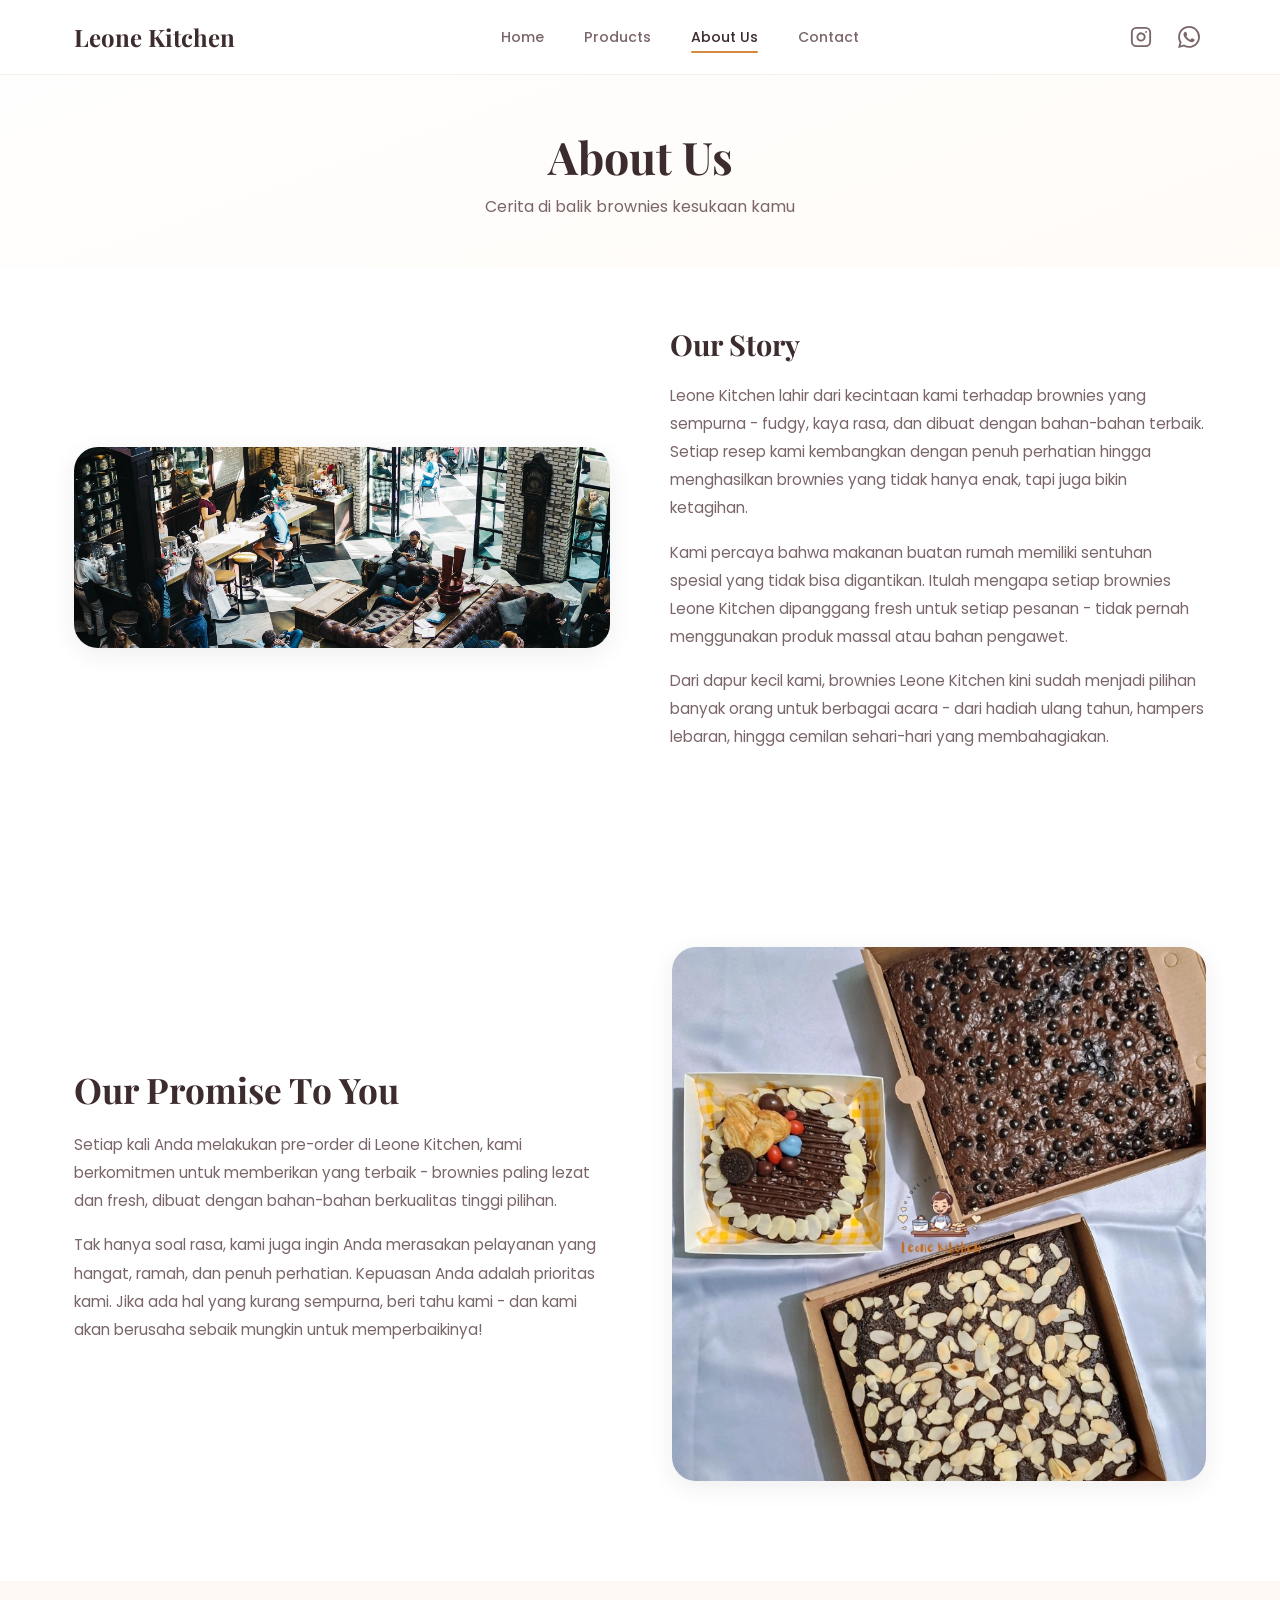
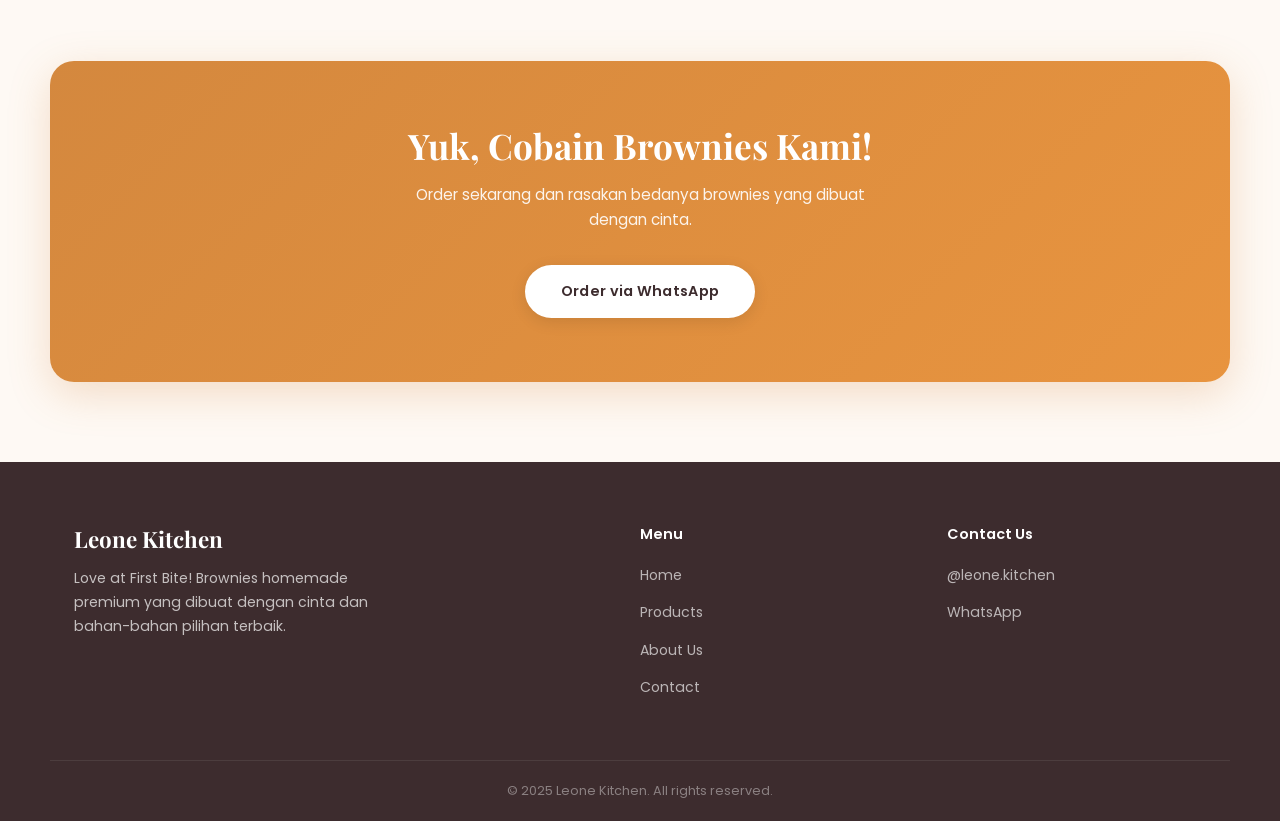
==== commit 7dbcc8e6: "Fix: add cache-busting, force override old background styles" ====
--- a/about.html
+++ b/about.html
@@ -8,7 +8,7 @@
     <link rel="preconnect" href="https://fonts.googleapis.com">
     <link rel="preconnect" href="https://fonts.gstatic.com" crossorigin>
     <link href="https://fonts.googleapis.com/css2?family=Playfair+Display:ital,wght@0,400;0,600;0,700;1,400&family=Poppins:wght@300;400;500;600;700&display=swap" rel="stylesheet">
-    <link rel="stylesheet" href="css/styles.css">
+    <link rel="stylesheet" href="css/styles.css?v=2">
 </head>
 <body>
     <!-- Navigation -->
--- a/css/styles.css
+++ b/css/styles.css
@@ -1,6 +1,13 @@
 /* ============================================
-   Leone Kitchen - Dribbble-Inspired Bakery Design
-   ============================================ */
+   Leone Kitchen - Modern Bright Bakery Design
+   ============================================ */
+
+/* Force override any old cached styles */
+body, html {
+    background-image: none !important;
+    background-color: #FFFFFF !important;
+    background-attachment: initial !important;
+}
 
 /* Reset & Base */
 *,
@@ -12,28 +19,32 @@
 }
 
 :root {
-    --color-primary: #2F170F;
-    --color-primary-light: #5C3A2E;
-    --color-accent: #e6a756;
-    --color-accent-dark: #c88a3a;
+    --color-primary: #3D2C2E;
+    --color-primary-light: #5C4345;
+    --color-accent: #D4883E;
+    --color-accent-light: #F5A623;
+    --color-accent-bg: #FFF8F0;
     --color-bg: #FFFFFF;
-    --color-bg-warm: #FDF8F3;
-    --color-bg-card: #FEFCFA;
-    --color-text: #2F170F;
-    --color-text-light: #6B5B54;
-    --color-text-muted: #9E8E86;
-    --color-border: #F0E6DE;
+    --color-bg-warm: #FFFBF7;
+    --color-bg-section: #FEF9F4;
+    --color-text: #3D2C2E;
+    --color-text-light: #7A6568;
+    --color-text-muted: #A89496;
+    --color-border: #F3EAE4;
+    --color-green: #4A7C59;
+    --color-green-light: #E8F5E9;
     --font-heading: 'Playfair Display', Georgia, serif;
     --font-body: 'Poppins', -apple-system, BlinkMacSystemFont, sans-serif;
-    --radius-sm: 8px;
-    --radius-md: 12px;
-    --radius-lg: 20px;
-    --radius-xl: 30px;
+    --radius-sm: 10px;
+    --radius-md: 16px;
+    --radius-lg: 24px;
+    --radius-xl: 32px;
     --radius-full: 50%;
-    --shadow-sm: 0 2px 8px rgba(47, 23, 15, 0.06);
-    --shadow-md: 0 4px 20px rgba(47, 23, 15, 0.08);
-    --shadow-lg: 0 8px 40px rgba(47, 23, 15, 0.12);
-    --transition: 0.3s ease;
+    --shadow-sm: 0 2px 12px rgba(61, 44, 46, 0.05);
+    --shadow-md: 0 6px 24px rgba(61, 44, 46, 0.08);
+    --shadow-lg: 0 12px 48px rgba(61, 44, 46, 0.1);
+    --shadow-card: 0 4px 16px rgba(61, 44, 46, 0.06);
+    --transition: 0.3s cubic-bezier(0.4, 0, 0.2, 1);
 }
 
 html {
@@ -47,6 +58,7 @@
     color: var(--color-text);
     background-color: var(--color-bg);
     -webkit-font-smoothing: antialiased;
+    -moz-osx-font-smoothing: grayscale;
 }
 
 img {
@@ -69,11 +81,12 @@
     font-family: var(--font-heading);
     font-weight: 700;
     line-height: 1.2;
+    color: var(--color-primary);
 }
 
 .container {
     width: 100%;
-    max-width: 1200px;
+    max-width: 1180px;
     margin: 0 auto;
     padding: 0 24px;
 }
@@ -85,7 +98,7 @@
     display: inline-flex;
     align-items: center;
     justify-content: center;
-    padding: 14px 32px;
+    padding: 15px 36px;
     border-radius: var(--radius-xl);
     font-family: var(--font-body);
     font-size: 0.9rem;
@@ -93,26 +106,29 @@
     cursor: pointer;
     border: none;
     transition: var(--transition);
+    letter-spacing: 0.02em;
 }
 
 .btn-primary {
-    background-color: var(--color-primary);
+    background-color: var(--color-green);
     color: #fff;
+    box-shadow: 0 4px 16px rgba(74, 124, 89, 0.3);
 }
 
 .btn-primary:hover {
-    background-color: var(--color-primary-light);
+    background-color: #3d6b4c;
     transform: translateY(-2px);
-    box-shadow: var(--shadow-md);
+    box-shadow: 0 6px 24px rgba(74, 124, 89, 0.4);
 }
 
 .btn-outline {
     background-color: transparent;
     color: var(--color-primary);
-    border: 2px solid var(--color-primary);
+    border: 2px solid var(--color-border);
 }
 
 .btn-outline:hover {
+    border-color: var(--color-primary);
     background-color: var(--color-primary);
     color: #fff;
     transform: translateY(-2px);
@@ -121,13 +137,12 @@
 .btn-link {
     background: none;
     padding: 14px 0;
-    color: var(--color-primary);
+    color: var(--color-accent);
     font-weight: 600;
-    border-bottom: 2px solid transparent;
 }
 
 .btn-link:hover {
-    border-bottom-color: var(--color-primary);
+    color: var(--color-accent-light);
 }
 
 /* ============================================
@@ -139,10 +154,11 @@
     left: 0;
     right: 0;
     z-index: 1000;
-    background-color: rgba(255, 255, 255, 0.95);
-    backdrop-filter: blur(10px);
-    border-bottom: 1px solid var(--color-border);
-    padding: 16px 0;
+    background-color: rgba(255, 255, 255, 0.97);
+    backdrop-filter: blur(12px);
+    -webkit-backdrop-filter: blur(12px);
+    border-bottom: 1px solid rgba(243, 234, 228, 0.8);
+    padding: 18px 0;
 }
 
 .nav-container {
@@ -153,7 +169,7 @@
 
 .nav-logo {
     font-family: var(--font-heading);
-    font-size: 1.6rem;
+    font-size: 1.5rem;
     font-weight: 700;
     color: var(--color-primary);
 }
@@ -161,24 +177,26 @@
 .nav-menu {
     display: flex;
     align-items: center;
-    gap: 36px;
+    gap: 40px;
 }
 
 .nav-link {
-    font-size: 0.9rem;
+    font-size: 0.88rem;
     font-weight: 500;
     color: var(--color-text-light);
     position: relative;
+    padding: 4px 0;
 }
 
 .nav-link::after {
     content: '';
     position: absolute;
-    bottom: -4px;
+    bottom: -2px;
     left: 0;
     width: 0;
     height: 2px;
     background-color: var(--color-accent);
+    border-radius: 2px;
     transition: var(--transition);
 }
 
@@ -195,17 +213,21 @@
 .nav-icons {
     display: flex;
     align-items: center;
-    gap: 16px;
+    gap: 14px;
 }
 
 .nav-icons a {
     color: var(--color-text-light);
     display: flex;
     align-items: center;
+    padding: 6px;
+    border-radius: var(--radius-full);
+    transition: var(--transition);
 }
 
 .nav-icons a:hover {
-    color: var(--color-primary);
+    color: var(--color-accent);
+    background-color: var(--color-accent-bg);
 }
 
 .nav-toggle {
@@ -219,9 +241,10 @@
 }
 
 .nav-toggle span {
-    width: 24px;
+    width: 22px;
     height: 2px;
     background-color: var(--color-primary);
+    border-radius: 2px;
     transition: var(--transition);
 }
 
@@ -241,9 +264,10 @@
    Hero Section
    ============================================ */
 .hero {
-    padding-top: 120px;
-    padding-bottom: 60px;
-    background-color: var(--color-bg-warm);
+    padding-top: 110px;
+    padding-bottom: 80px;
+    background: linear-gradient(160deg, #FFFFFF 0%, var(--color-bg-warm) 50%, var(--color-accent-bg) 100%);
+    overflow: hidden;
 }
 
 .hero-container {
@@ -251,37 +275,41 @@
     grid-template-columns: 1fr 1fr;
     align-items: center;
     gap: 60px;
-    min-height: 70vh;
+    min-height: 75vh;
 }
 
 .hero-subtitle {
-    font-size: 0.85rem;
+    display: inline-block;
+    font-size: 0.8rem;
     font-weight: 600;
     text-transform: uppercase;
-    letter-spacing: 2px;
+    letter-spacing: 3px;
     color: var(--color-accent);
-    margin-bottom: 16px;
+    margin-bottom: 18px;
+    padding: 6px 16px;
+    background-color: var(--color-accent-bg);
+    border-radius: var(--radius-xl);
 }
 
 .hero-title {
-    font-size: clamp(2.2rem, 4vw, 3.5rem);
-    color: var(--color-primary);
-    margin-bottom: 20px;
-    line-height: 1.15;
+    font-size: clamp(2.4rem, 4.5vw, 3.6rem);
+    color: var(--color-primary);
+    margin-bottom: 24px;
+    line-height: 1.1;
 }
 
 .hero-description {
     font-size: 0.95rem;
     color: var(--color-text-light);
     line-height: 1.8;
-    margin-bottom: 32px;
-    max-width: 480px;
+    margin-bottom: 36px;
+    max-width: 460px;
 }
 
 .hero-actions {
     display: flex;
     align-items: center;
-    gap: 24px;
+    gap: 20px;
     flex-wrap: wrap;
 }
 
@@ -294,7 +322,7 @@
 
 .hero-image img {
     width: 100%;
-    max-width: 480px;
+    max-width: 500px;
     border-radius: var(--radius-lg);
     box-shadow: var(--shadow-lg);
     position: relative;
@@ -303,18 +331,18 @@
 
 .hero-image-blob {
     position: absolute;
-    width: 90%;
-    height: 90%;
-    background: linear-gradient(135deg, rgba(230, 167, 86, 0.2), rgba(230, 167, 86, 0.05));
+    width: 85%;
+    height: 85%;
+    background: radial-gradient(ellipse, rgba(212, 136, 62, 0.12) 0%, rgba(212, 136, 62, 0.03) 70%);
     border-radius: 40% 60% 55% 45% / 55% 45% 60% 40%;
     z-index: 0;
-    animation: blob 8s ease-in-out infinite;
+    animation: blob 10s ease-in-out infinite;
 }
 
 @keyframes blob {
-    0%, 100% { border-radius: 40% 60% 55% 45% / 55% 45% 60% 40%; }
+    0%, 100% { border-radius: 40% 60% 55% 45% / 55% 45% 60% 40%; transform: scale(1); }
     25% { border-radius: 55% 45% 60% 40% / 40% 60% 55% 45%; }
-    50% { border-radius: 60% 40% 45% 55% / 55% 45% 40% 60%; }
+    50% { border-radius: 60% 40% 45% 55% / 55% 45% 40% 60%; transform: scale(1.03); }
     75% { border-radius: 45% 55% 40% 60% / 60% 40% 55% 45%; }
 }
 
@@ -322,48 +350,49 @@
    Categories Section
    ============================================ */
 .categories {
-    padding: 80px 0;
+    padding: 80px 0 60px;
 }
 
 .section-title {
     font-size: 1.8rem;
     color: var(--color-primary);
-    margin-bottom: 40px;
+    margin-bottom: 36px;
 }
 
 .categories-grid {
     display: flex;
-    gap: 32px;
+    gap: 28px;
     flex-wrap: wrap;
-    justify-content: flex-start;
 }
 
 .category-item {
     display: flex;
     flex-direction: column;
     align-items: center;
-    gap: 12px;
+    gap: 10px;
     cursor: pointer;
 }
 
 .category-item:hover .category-icon {
-    transform: scale(1.1);
+    transform: translateY(-4px) scale(1.05);
     box-shadow: var(--shadow-md);
 }
 
 .category-icon {
-    width: 80px;
-    height: 80px;
+    width: 76px;
+    height: 76px;
     border-radius: var(--radius-full);
     display: flex;
     align-items: center;
     justify-content: center;
-    font-size: 2rem;
+    font-size: 1.8rem;
     transition: var(--transition);
+    border: 2px solid rgba(255, 255, 255, 0.8);
+    box-shadow: var(--shadow-sm);
 }
 
 .category-item p {
-    font-size: 0.85rem;
+    font-size: 0.82rem;
     font-weight: 500;
     color: var(--color-text-light);
 }
@@ -373,32 +402,36 @@
    ============================================ */
 .products-section {
     padding: 40px 0 80px;
+    background-color: var(--color-bg-section);
 }
 
 .products-grid {
     display: grid;
     grid-template-columns: repeat(auto-fill, minmax(260px, 1fr));
-    gap: 28px;
+    gap: 24px;
     margin-bottom: 48px;
 }
 
 .product-card {
-    background-color: var(--color-bg-card);
+    background-color: #fff;
     border-radius: var(--radius-md);
     overflow: hidden;
     border: 1px solid var(--color-border);
     transition: var(--transition);
+    box-shadow: var(--shadow-card);
 }
 
 .product-card:hover {
-    transform: translateY(-4px);
+    transform: translateY(-6px);
     box-shadow: var(--shadow-md);
+    border-color: transparent;
 }
 
 .product-image {
     width: 100%;
     height: 200px;
     overflow: hidden;
+    background-color: var(--color-bg-warm);
 }
 
 .product-image img {
@@ -409,11 +442,11 @@
 }
 
 .product-card:hover .product-image img {
-    transform: scale(1.05);
+    transform: scale(1.08);
 }
 
 .product-info {
-    padding: 18px 20px;
+    padding: 20px;
 }
 
 .product-info h3 {
@@ -425,9 +458,9 @@
 }
 
 .product-size {
-    font-size: 0.8rem;
+    font-size: 0.78rem;
     color: var(--color-text-muted);
-    margin-bottom: 12px;
+    margin-bottom: 14px;
 }
 
 .product-footer {
@@ -438,13 +471,14 @@
 
 .product-price {
     font-weight: 700;
-    font-size: 1rem;
-    color: var(--color-accent-dark);
+    font-size: 1.05rem;
+    color: var(--color-accent);
 }
 
 .product-rating {
-    color: var(--color-accent);
-    font-size: 0.85rem;
+    color: var(--color-accent-light);
+    font-size: 0.82rem;
+    letter-spacing: 1px;
 }
 
 .products-cta {
@@ -455,14 +489,14 @@
    Promise / About Section
    ============================================ */
 .promise-section {
-    padding: 80px 0;
-    background-color: var(--color-bg-warm);
+    padding: 100px 0;
+    background-color: var(--color-bg);
 }
 
 .promise-container {
     display: grid;
     grid-template-columns: 1fr 1fr;
-    gap: 60px;
+    gap: 64px;
     align-items: center;
 }
 
@@ -481,7 +515,7 @@
 .promise-content p {
     font-size: 0.95rem;
     color: var(--color-text-light);
-    line-height: 1.8;
+    line-height: 1.85;
     margin-bottom: 16px;
 }
 
@@ -490,37 +524,41 @@
    ============================================ */
 .cta-section {
     padding: 80px 0;
+    background-color: var(--color-bg-section);
 }
 
 .cta-container {
-    background: linear-gradient(135deg, var(--color-primary), var(--color-primary-light));
+    background: linear-gradient(135deg, var(--color-accent) 0%, #E8943F 100%);
     border-radius: var(--radius-lg);
-    padding: 60px;
+    padding: 64px;
     text-align: center;
+    box-shadow: 0 12px 40px rgba(212, 136, 62, 0.25);
 }
 
 .cta-content h2 {
     color: #fff;
     font-size: clamp(1.6rem, 3vw, 2.2rem);
-    margin-bottom: 16px;
+    margin-bottom: 14px;
 }
 
 .cta-content p {
-    color: rgba(255, 255, 255, 0.8);
+    color: rgba(255, 255, 255, 0.9);
     font-size: 0.95rem;
-    max-width: 500px;
-    margin: 0 auto 28px;
+    max-width: 480px;
+    margin: 0 auto 32px;
     line-height: 1.7;
 }
 
 .cta-section .btn-primary {
-    background-color: var(--color-accent);
-    color: var(--color-primary);
+    background-color: #fff;
+    color: var(--color-primary);
+    box-shadow: 0 4px 16px rgba(0, 0, 0, 0.1);
 }
 
 .cta-section .btn-primary:hover {
-    background-color: var(--color-accent-dark);
+    background-color: var(--color-primary);
     color: #fff;
+    box-shadow: 0 6px 24px rgba(0, 0, 0, 0.2);
 }
 
 /* ============================================
@@ -528,7 +566,7 @@
    ============================================ */
 .footer {
     background-color: var(--color-primary);
-    padding: 60px 0 0;
+    padding: 64px 0 0;
     color: rgba(255, 255, 255, 0.7);
 }
 
@@ -536,17 +574,17 @@
     display: grid;
     grid-template-columns: 2fr 1fr 1fr;
     gap: 48px;
-    padding-bottom: 40px;
+    padding-bottom: 48px;
 }
 
 .footer-brand h3 {
     font-size: 1.4rem;
     color: #fff;
-    margin-bottom: 12px;
+    margin-bottom: 14px;
 }
 
 .footer-brand p {
-    font-size: 0.9rem;
+    font-size: 0.88rem;
     line-height: 1.7;
     max-width: 300px;
 }
@@ -555,20 +593,20 @@
 .footer-contact h4 {
     font-family: var(--font-body);
     color: #fff;
-    font-size: 0.95rem;
+    font-size: 0.9rem;
     font-weight: 600;
-    margin-bottom: 16px;
+    margin-bottom: 18px;
 }
 
 .footer-links li,
 .footer-contact li {
-    margin-bottom: 10px;
+    margin-bottom: 12px;
 }
 
 .footer-links a,
 .footer-contact a {
-    font-size: 0.9rem;
-    color: rgba(255, 255, 255, 0.7);
+    font-size: 0.88rem;
+    color: rgba(255, 255, 255, 0.65);
 }
 
 .footer-links a:hover,
@@ -577,30 +615,30 @@
 }
 
 .footer-bottom {
-    border-top: 1px solid rgba(255, 255, 255, 0.1);
+    border-top: 1px solid rgba(255, 255, 255, 0.08);
     padding: 20px 0;
     text-align: center;
 }
 
 .footer-bottom p {
     font-size: 0.8rem;
-    color: rgba(255, 255, 255, 0.5);
+    color: rgba(255, 255, 255, 0.4);
 }
 
 /* ============================================
    Products Page
    ============================================ */
 .page-header {
-    padding-top: 120px;
-    padding-bottom: 40px;
-    background-color: var(--color-bg-warm);
+    padding-top: 130px;
+    padding-bottom: 48px;
+    background: linear-gradient(160deg, #FFFFFF 0%, var(--color-bg-warm) 100%);
     text-align: center;
 }
 
 .page-header h1 {
-    font-size: clamp(2rem, 4vw, 3rem);
-    color: var(--color-primary);
-    margin-bottom: 12px;
+    font-size: clamp(2rem, 4vw, 2.8rem);
+    color: var(--color-primary);
+    margin-bottom: 10px;
 }
 
 .page-header p {
@@ -617,16 +655,18 @@
     grid-template-columns: 1fr 1fr;
     gap: 40px;
     align-items: center;
-    background-color: var(--color-bg-card);
+    background-color: #fff;
     border-radius: var(--radius-lg);
     border: 1px solid var(--color-border);
     padding: 32px;
-    margin-bottom: 40px;
+    margin-bottom: 32px;
     transition: var(--transition);
+    box-shadow: var(--shadow-card);
 }
 
 .product-detail-card:hover {
     box-shadow: var(--shadow-md);
+    border-color: transparent;
 }
 
 .product-detail-card .product-detail-img {
@@ -639,6 +679,11 @@
     height: 280px;
     object-fit: cover;
     border-radius: var(--radius-md);
+    transition: var(--transition);
+}
+
+.product-detail-card:hover .product-detail-img img {
+    transform: scale(1.03);
 }
 
 .product-detail-card .product-detail-info h2 {
@@ -648,17 +693,17 @@
 }
 
 .product-detail-card .product-detail-info .product-detail-price {
-    font-size: 1.2rem;
+    font-size: 1.1rem;
     font-weight: 700;
-    color: var(--color-accent-dark);
+    color: var(--color-accent);
     margin-bottom: 16px;
 }
 
 .product-detail-card .product-detail-info p {
     font-size: 0.9rem;
     color: var(--color-text-light);
-    line-height: 1.7;
-    margin-bottom: 20px;
+    line-height: 1.75;
+    margin-bottom: 24px;
 }
 
 .product-detail-card:nth-child(even) {
@@ -692,7 +737,7 @@
 .about-text p {
     font-size: 0.95rem;
     color: var(--color-text-light);
-    line-height: 1.8;
+    line-height: 1.85;
     margin-bottom: 16px;
 }
 
@@ -718,33 +763,33 @@
 .contact-info h2 {
     font-size: 1.8rem;
     color: var(--color-primary);
-    margin-bottom: 20px;
+    margin-bottom: 16px;
 }
 
 .contact-info p {
     font-size: 0.95rem;
     color: var(--color-text-light);
     line-height: 1.8;
-    margin-bottom: 24px;
+    margin-bottom: 28px;
 }
 
 .contact-item {
     display: flex;
     align-items: flex-start;
     gap: 16px;
-    margin-bottom: 20px;
+    margin-bottom: 24px;
 }
 
 .contact-item-icon {
-    width: 44px;
-    height: 44px;
-    background-color: var(--color-bg-warm);
-    border-radius: var(--radius-full);
+    width: 48px;
+    height: 48px;
+    background-color: var(--color-accent-bg);
+    border-radius: var(--radius-sm);
     display: flex;
     align-items: center;
     justify-content: center;
     flex-shrink: 0;
-    font-size: 1.2rem;
+    font-size: 1.3rem;
 }
 
 .contact-item-text h4 {
@@ -752,17 +797,24 @@
     font-size: 0.9rem;
     font-weight: 600;
     margin-bottom: 4px;
+    color: var(--color-primary);
 }
 
 .contact-item-text p {
     font-size: 0.85rem;
     margin-bottom: 0;
+    color: var(--color-text-light);
+}
+
+.contact-item-text a:hover {
+    color: var(--color-accent);
 }
 
 .contact-form {
     background-color: var(--color-bg-warm);
     border-radius: var(--radius-lg);
     padding: 40px;
+    border: 1px solid var(--color-border);
 }
 
 .form-group {
@@ -773,32 +825,33 @@
     display: block;
     font-size: 0.85rem;
     font-weight: 500;
-    margin-bottom: 6px;
+    margin-bottom: 8px;
     color: var(--color-text);
 }
 
 .form-group input,
 .form-group textarea {
     width: 100%;
-    padding: 12px 16px;
+    padding: 14px 18px;
     border: 1px solid var(--color-border);
     border-radius: var(--radius-sm);
     font-family: var(--font-body);
     font-size: 0.9rem;
     background-color: #fff;
     transition: var(--transition);
+    color: var(--color-text);
 }
 
 .form-group input:focus,
 .form-group textarea:focus {
     outline: none;
     border-color: var(--color-accent);
-    box-shadow: 0 0 0 3px rgba(230, 167, 86, 0.1);
+    box-shadow: 0 0 0 4px rgba(212, 136, 62, 0.08);
 }
 
 .form-group textarea {
     resize: vertical;
-    min-height: 120px;
+    min-height: 130px;
 }
 
 /* ============================================
@@ -807,8 +860,9 @@
 @media (max-width: 992px) {
     .hero-container {
         grid-template-columns: 1fr;
-        gap: 40px;
+        gap: 48px;
         min-height: auto;
+        padding-top: 20px;
     }
 
     .hero-content {
@@ -817,6 +871,8 @@
 
     .hero-description {
         max-width: 100%;
+        margin-left: auto;
+        margin-right: auto;
     }
 
     .hero-actions {
@@ -824,7 +880,7 @@
     }
 
     .hero-image img {
-        max-width: 360px;
+        max-width: 380px;
         margin: 0 auto;
     }
 
@@ -862,15 +918,16 @@
         position: fixed;
         top: 0;
         right: -100%;
-        width: 70%;
+        width: 75%;
         height: 100vh;
         background-color: #fff;
         flex-direction: column;
         justify-content: center;
         align-items: center;
-        gap: 32px;
+        gap: 28px;
         transition: var(--transition);
         box-shadow: var(--shadow-lg);
+        z-index: 999;
     }
 
     .nav-menu.active {
@@ -879,6 +936,7 @@
 
     .nav-toggle {
         display: flex;
+        z-index: 1001;
     }
 
     .nav-icons {
@@ -887,7 +945,7 @@
 
     .hero {
         padding-top: 100px;
-        padding-bottom: 40px;
+        padding-bottom: 50px;
     }
 
     .categories-grid {
@@ -898,7 +956,7 @@
     .category-icon {
         width: 64px;
         height: 64px;
-        font-size: 1.6rem;
+        font-size: 1.5rem;
     }
 
     .products-grid {
@@ -907,24 +965,28 @@
     }
 
     .product-image {
-        height: 150px;
+        height: 160px;
     }
 
     .product-info {
-        padding: 14px 16px;
+        padding: 16px;
     }
 
     .product-info h3 {
         font-size: 0.85rem;
     }
 
+    .product-price {
+        font-size: 0.9rem;
+    }
+
     .cta-container {
-        padding: 40px 24px;
+        padding: 44px 28px;
     }
 
     .footer-container {
         grid-template-columns: 1fr;
-        gap: 32px;
+        gap: 28px;
     }
 
     .product-detail-card {
@@ -932,34 +994,47 @@
     }
 
     .product-detail-card .product-detail-img img {
-        height: 200px;
+        height: 220px;
+    }
+
+    .contact-form {
+        padding: 28px;
     }
 }
 
 @media (max-width: 480px) {
+    .container {
+        padding: 0 18px;
+    }
+
     .hero-title {
-        font-size: 1.8rem;
+        font-size: 2rem;
     }
 
     .section-title {
-        font-size: 1.4rem;
+        font-size: 1.5rem;
     }
 
     .products-grid {
         grid-template-columns: 1fr 1fr;
+        gap: 12px;
+    }
+
+    .product-image {
+        height: 140px;
     }
 
     .hero-actions {
         flex-direction: column;
         gap: 12px;
+        align-items: center;
     }
 
     .btn {
-        width: 100%;
-        text-align: center;
+        padding: 14px 28px;
     }
 
     .btn-link {
-        width: auto;
-    }
-}
+        padding: 8px 0;
+    }
+}
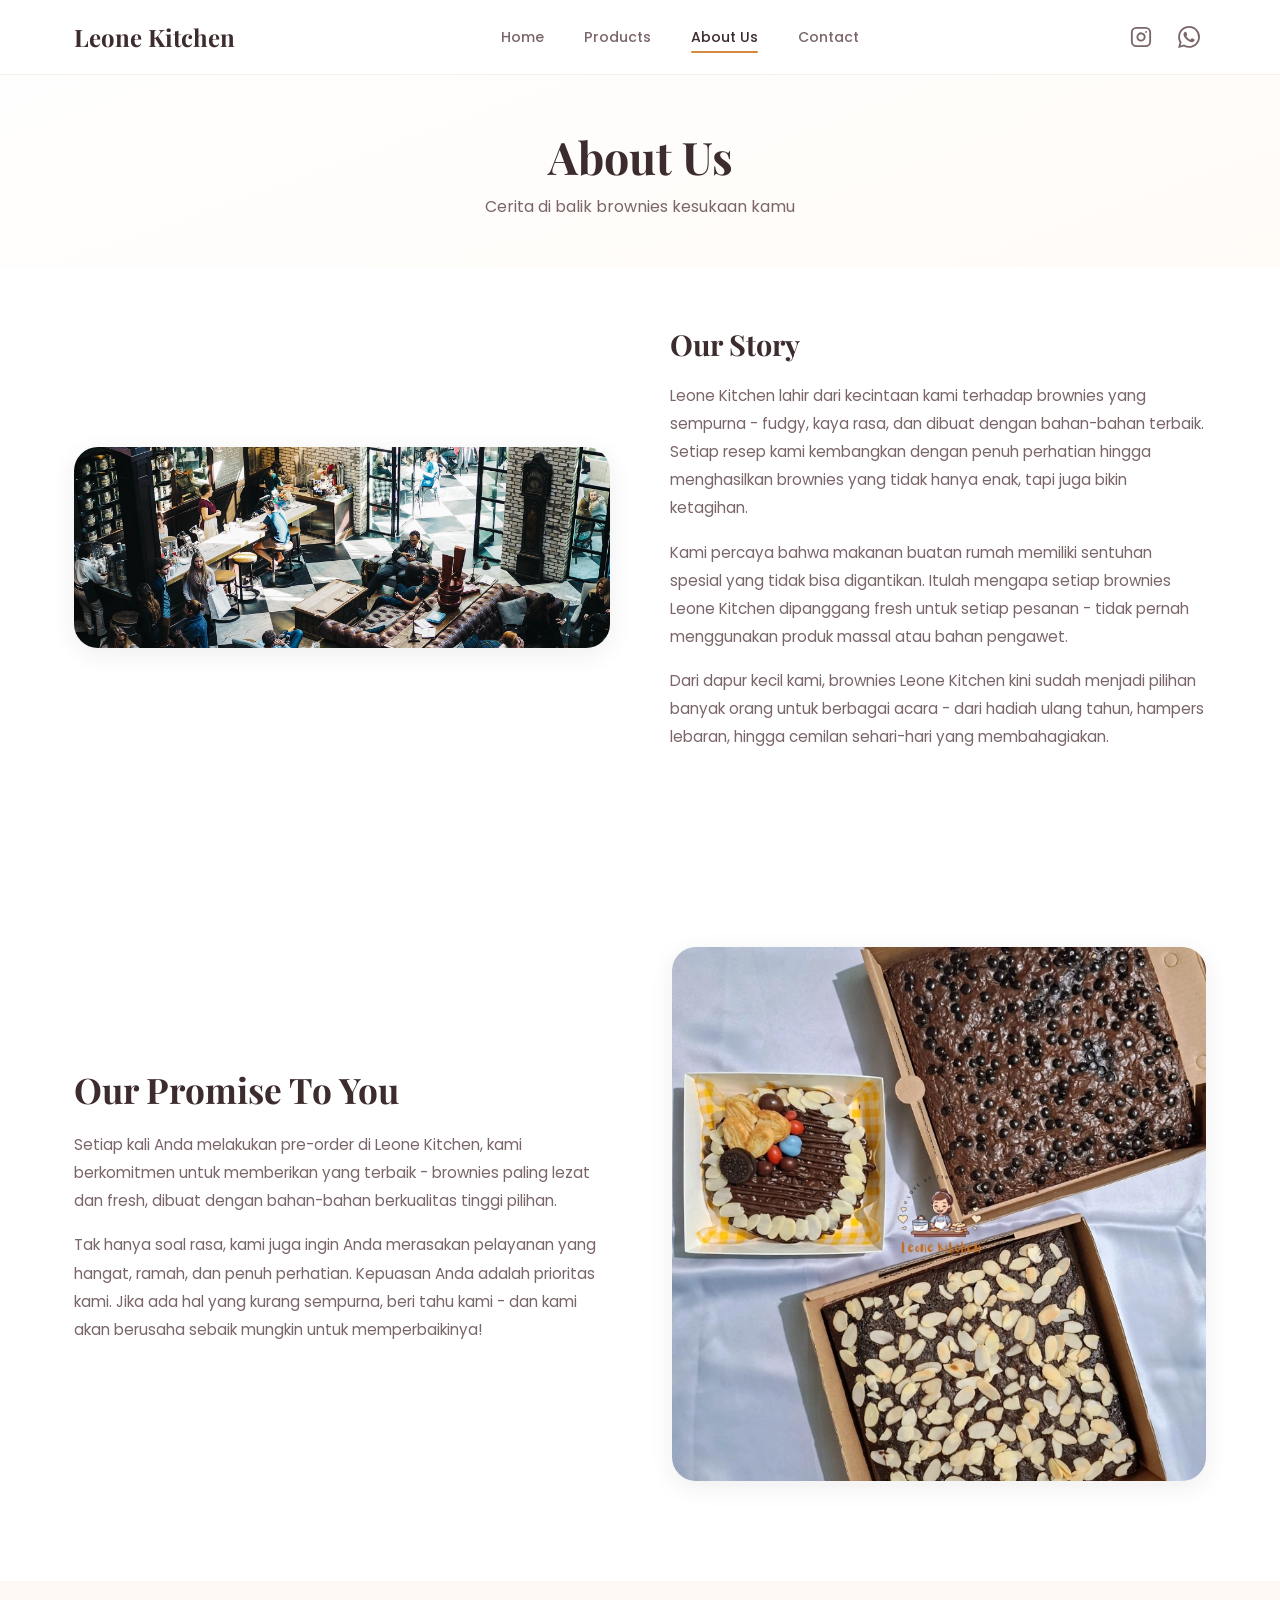
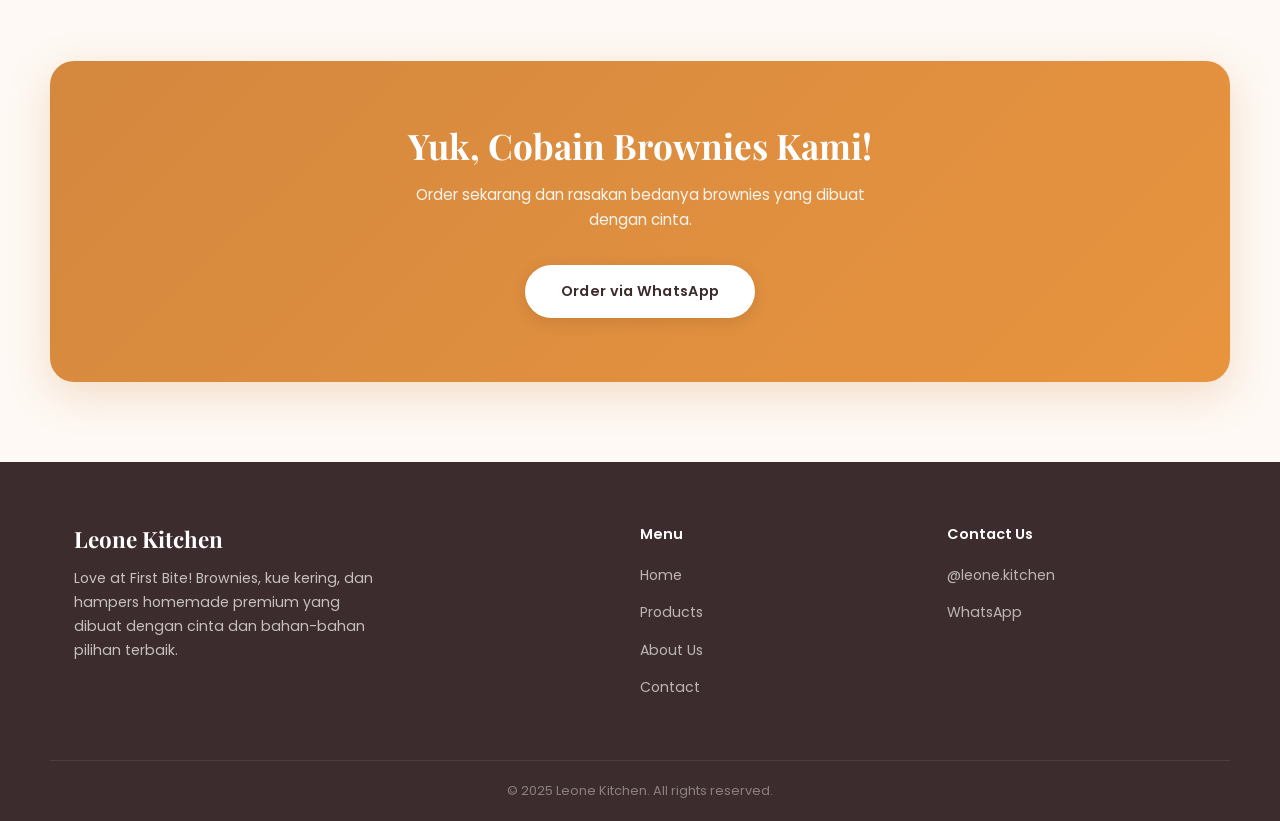
==== commit 134962a4: "Update: footer description to include all products" ====
--- a/about.html
+++ b/about.html
@@ -34,7 +34,7 @@
                         <line x1="17.5" y1="6.5" x2="17.51" y2="6.5"></line>
                     </svg>
                 </a>
-                <a href="https://wa.me/6285161231275" target="_blank" aria-label="WhatsApp">
+                <a href="https://wa.me/6282285225579" target="_blank" aria-label="WhatsApp">
                     <svg width="22" height="22" viewBox="0 0 24 24" fill="currentColor">
                         <path d="M17.472 14.382c-.297-.149-1.758-.867-2.03-.967-.273-.099-.471-.148-.67.15-.197.297-.767.966-.94 1.164-.173.199-.347.223-.644.075-.297-.15-1.255-.463-2.39-1.475-.883-.788-1.48-1.761-1.653-2.059-.173-.297-.018-.458.13-.606.134-.133.298-.347.446-.52.149-.174.198-.298.298-.497.099-.198.05-.371-.025-.52-.075-.149-.669-1.612-.916-2.207-.242-.579-.487-.5-.669-.51-.173-.008-.371-.01-.57-.01-.198 0-.52.074-.792.372-.272.297-1.04 1.016-1.04 2.479 0 1.462 1.065 2.875 1.213 3.074.149.198 2.096 3.2 5.077 4.487.709.306 1.262.489 1.694.625.712.227 1.36.195 1.871.118.571-.085 1.758-.719 2.006-1.413.248-.694.248-1.289.173-1.413-.074-.124-.272-.198-.57-.347m-5.421 7.403h-.004a9.87 9.87 0 01-5.031-1.378l-.361-.214-3.741.982.998-3.648-.235-.374a9.86 9.86 0 01-1.51-5.26c.001-5.45 4.436-9.884 9.888-9.884 2.64 0 5.122 1.03 6.988 2.898a9.825 9.825 0 012.893 6.994c-.003 5.45-4.437 9.884-9.885 9.884m8.413-18.297A11.815 11.815 0 0012.05 0C5.495 0 .16 5.335.157 11.892c0 2.096.547 4.142 1.588 5.945L.057 24l6.305-1.654a11.882 11.882 0 005.683 1.448h.005c6.554 0 11.89-5.335 11.893-11.893a11.821 11.821 0 00-3.48-8.413z"/>
                     </svg>
@@ -88,7 +88,7 @@
             <div class="cta-content">
                 <h2>Yuk, Cobain Brownies Kami!</h2>
                 <p>Order sekarang dan rasakan bedanya brownies yang dibuat dengan cinta.</p>
-                <a href="https://wa.me/6285161231275" class="btn btn-primary" target="_blank">Order via WhatsApp</a>
+                <a href="https://wa.me/6282285225579" class="btn btn-primary" target="_blank">Order via WhatsApp</a>
             </div>
         </div>
     </section>
@@ -98,7 +98,7 @@
         <div class="container footer-container">
             <div class="footer-brand">
                 <h3>Leone Kitchen</h3>
-                <p>Love at First Bite! Brownies homemade premium yang dibuat dengan cinta dan bahan-bahan pilihan terbaik.</p>
+                <p>Love at First Bite! Brownies, kue kering, dan hampers homemade premium yang dibuat dengan cinta dan bahan-bahan pilihan terbaik.</p>
             </div>
             <div class="footer-links">
                 <h4>Menu</h4>
@@ -113,7 +113,7 @@
                 <h4>Contact Us</h4>
                 <ul>
                     <li><a href="https://www.instagram.com/leone.kitchen/" target="_blank">@leone.kitchen</a></li>
-                    <li><a href="https://wa.me/6285161231275" target="_blank">WhatsApp</a></li>
+                    <li><a href="https://wa.me/6282285225579" target="_blank">WhatsApp</a></li>
                 </ul>
             </div>
         </div>
